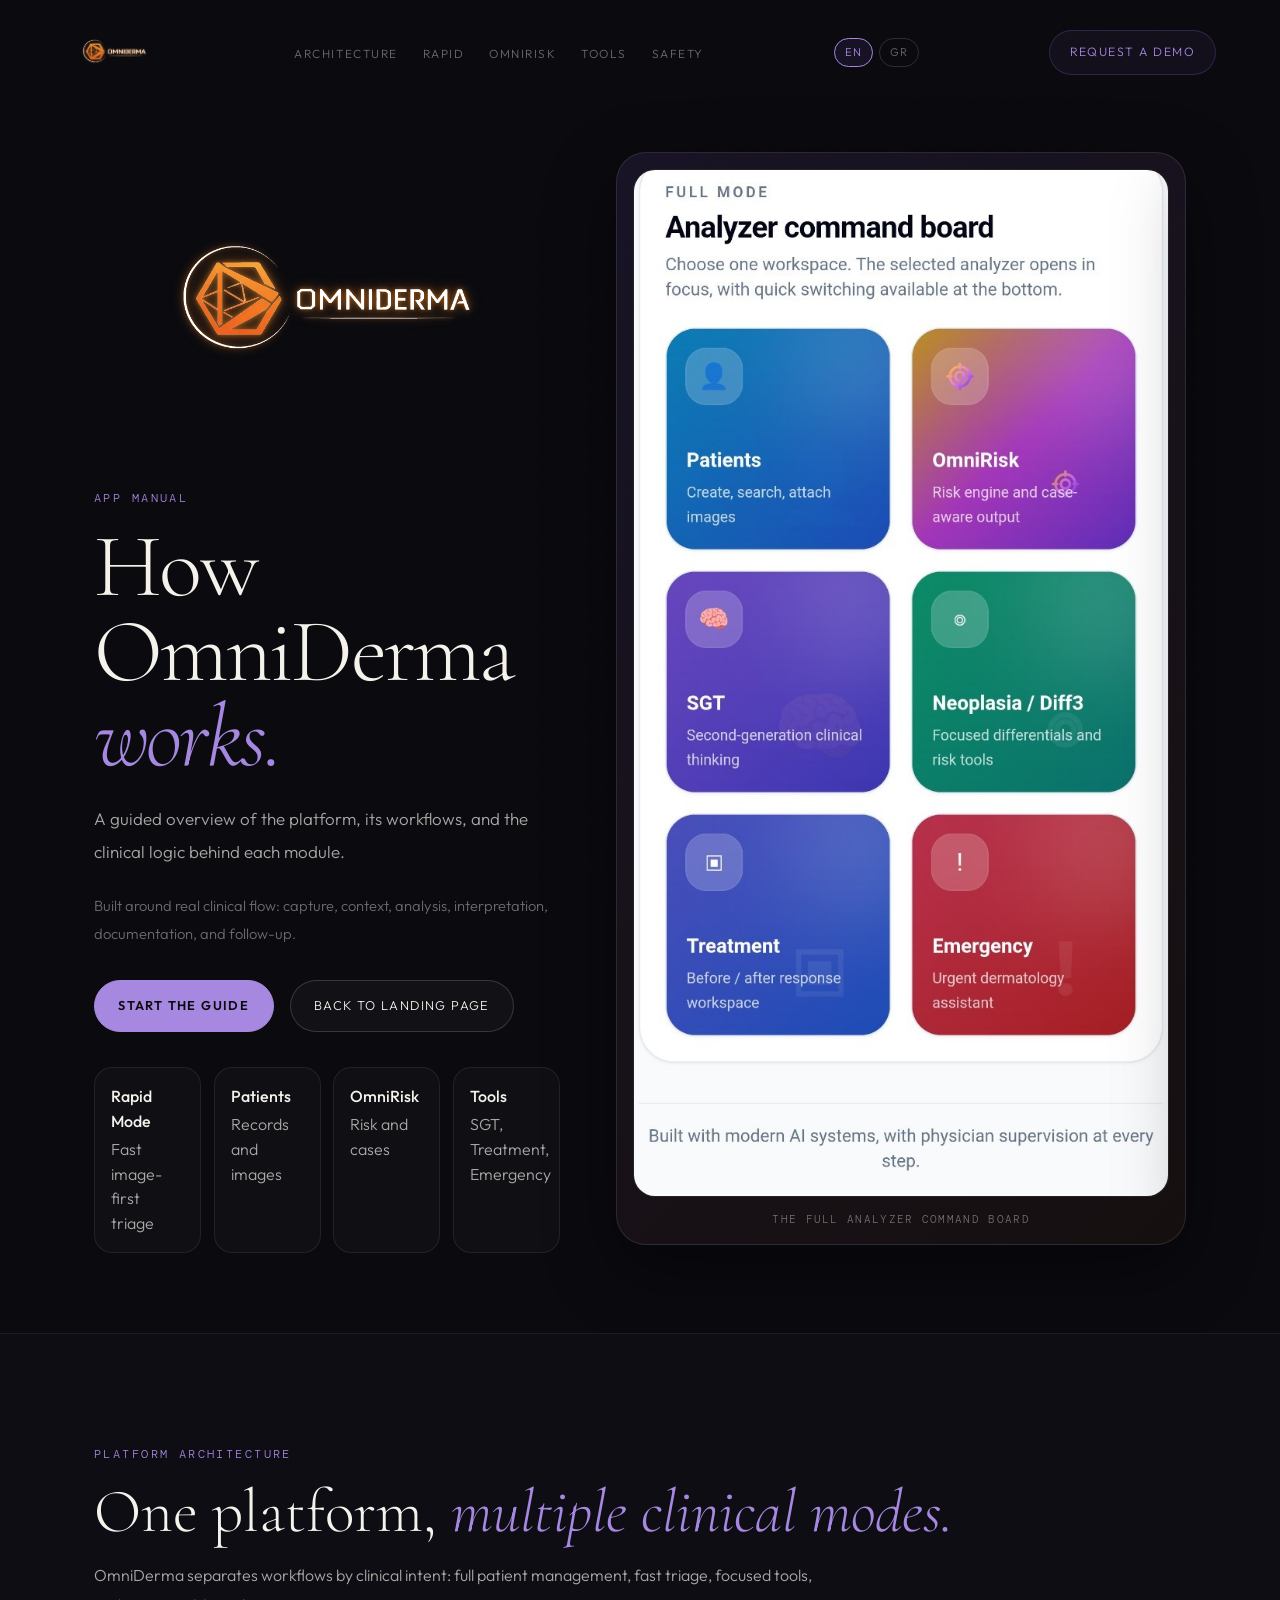
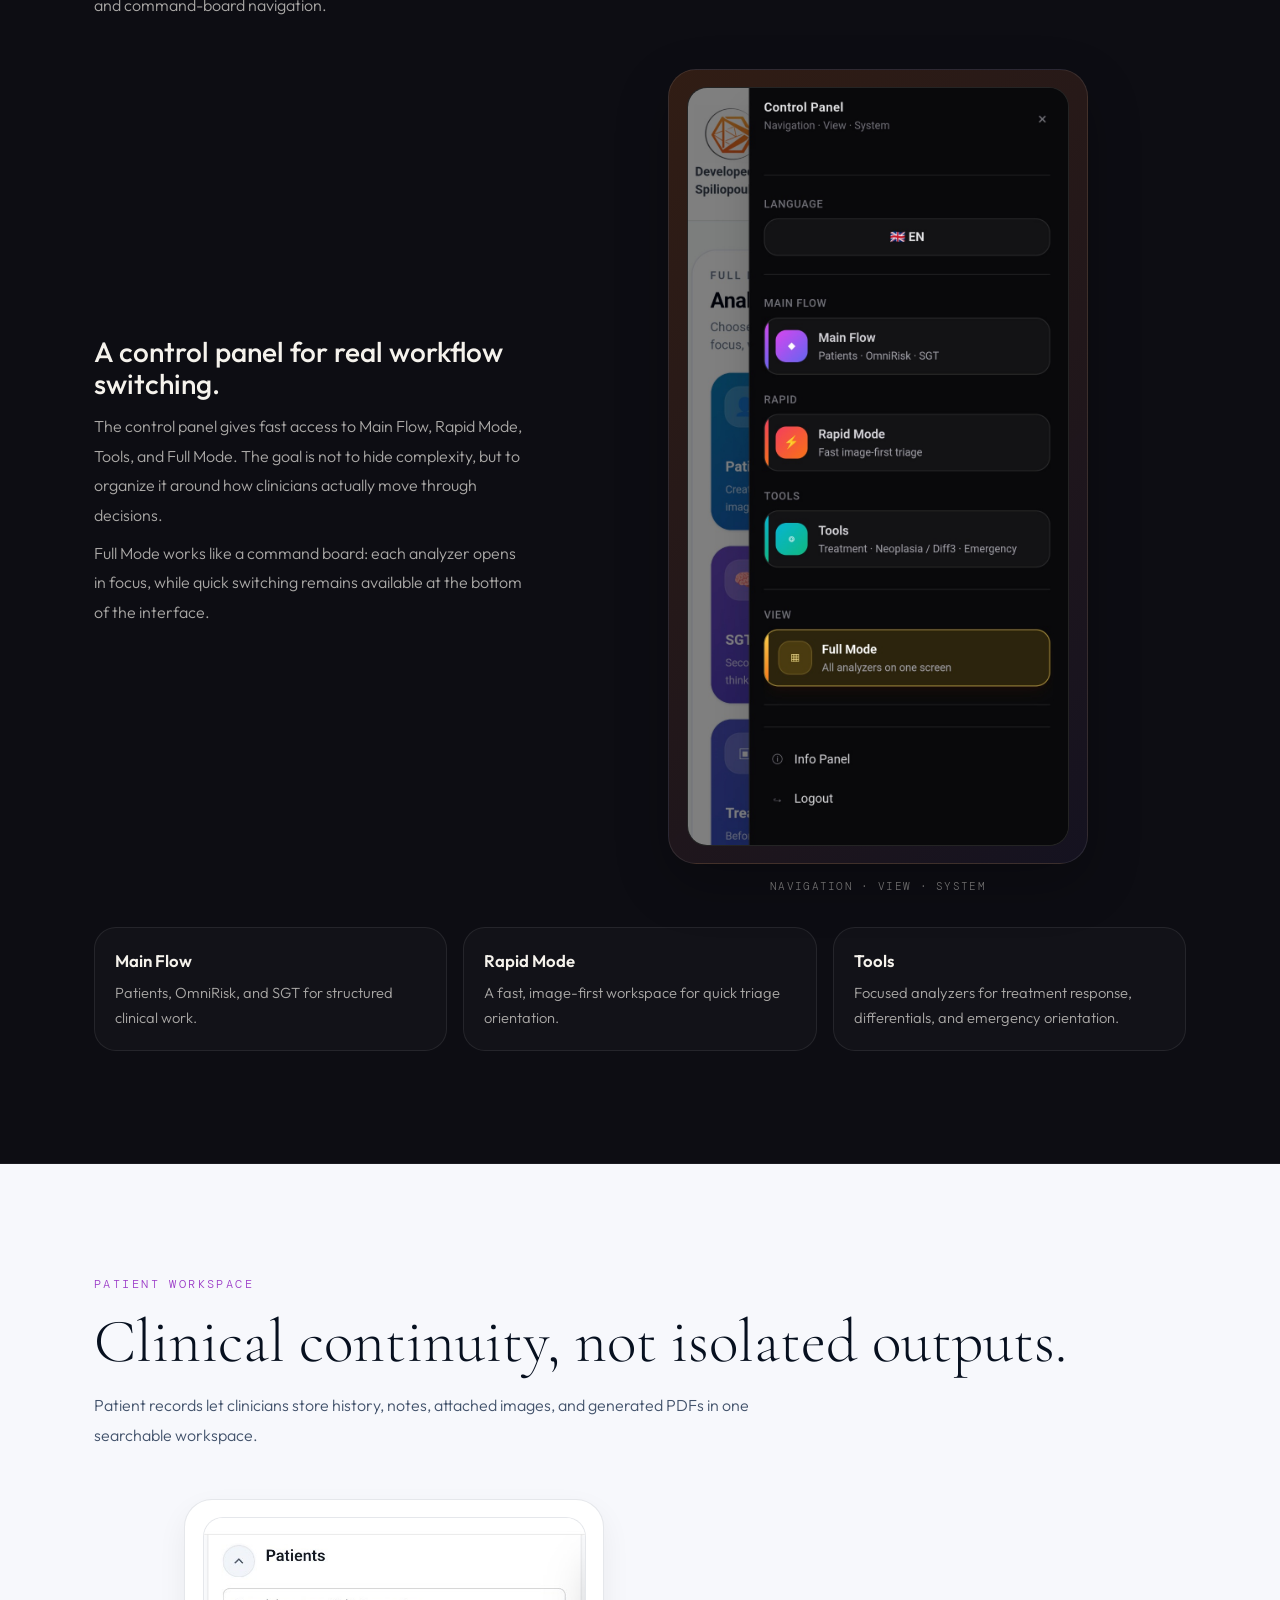
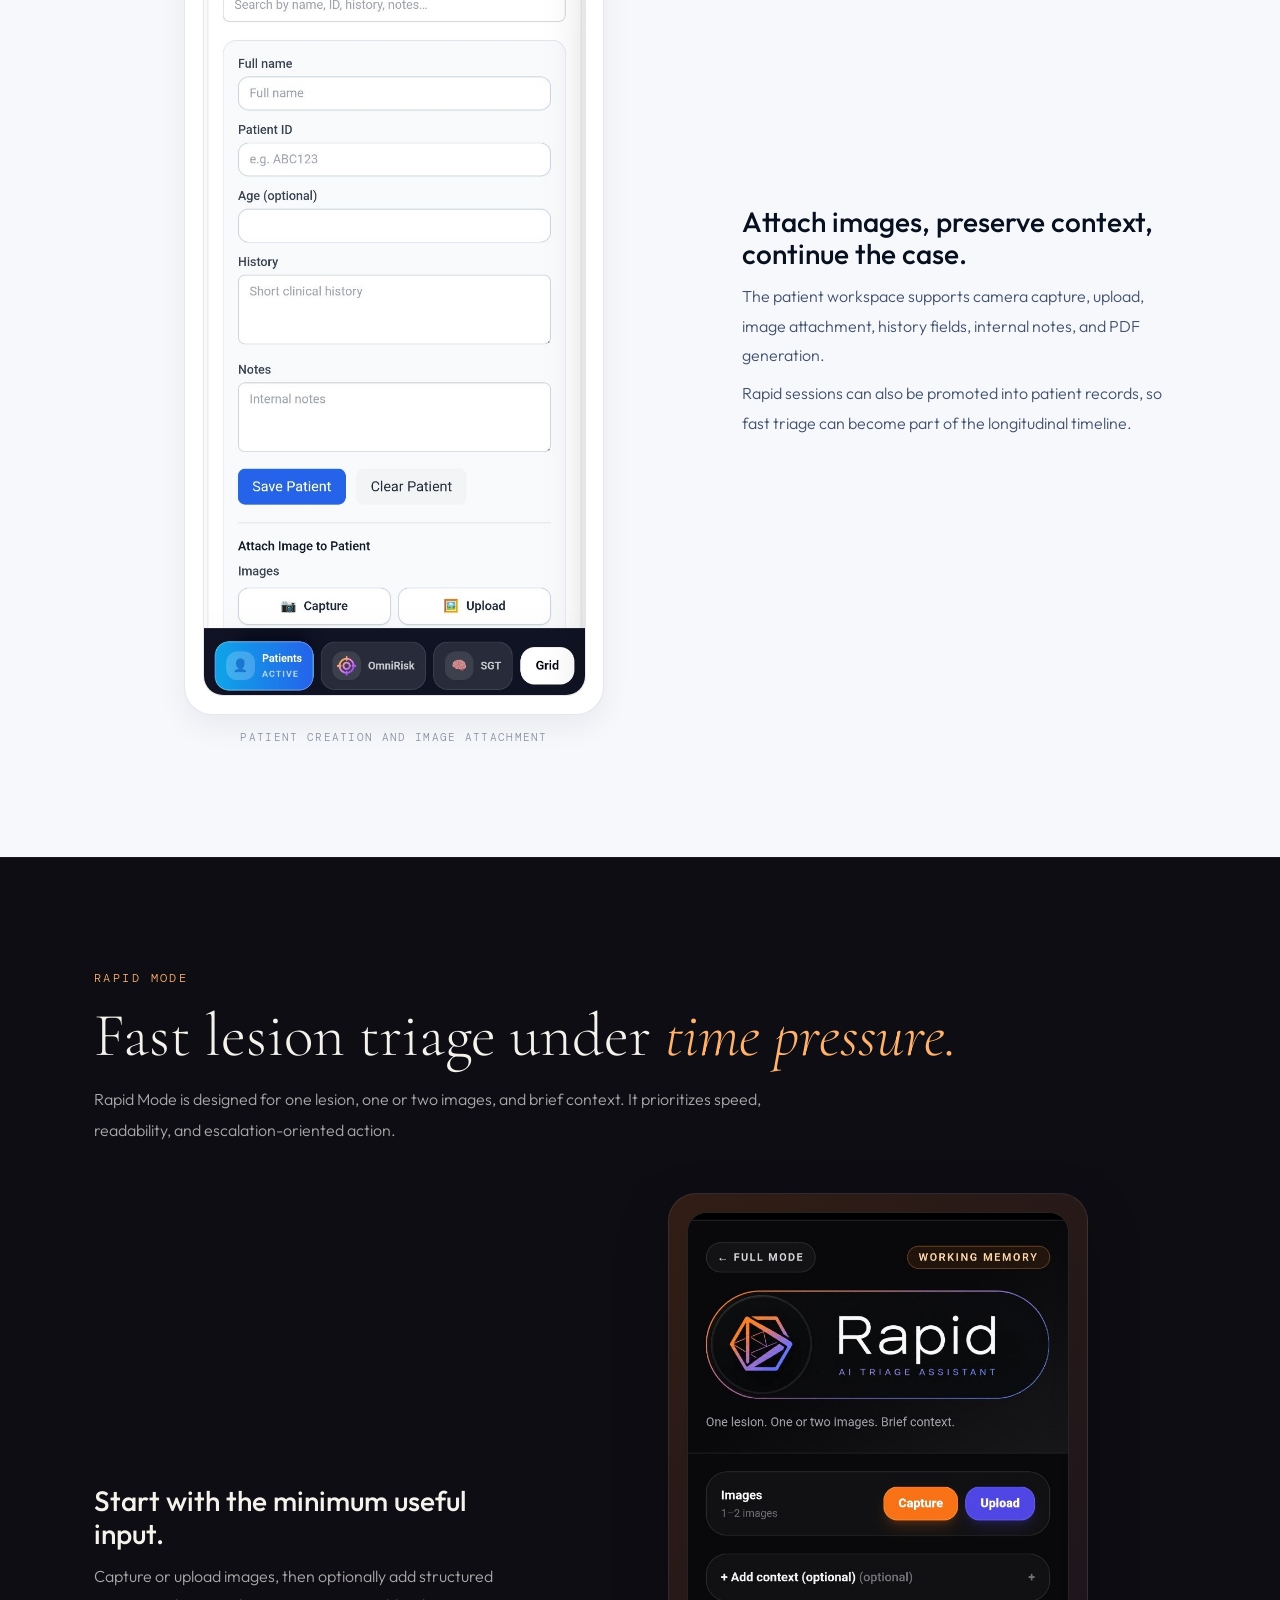
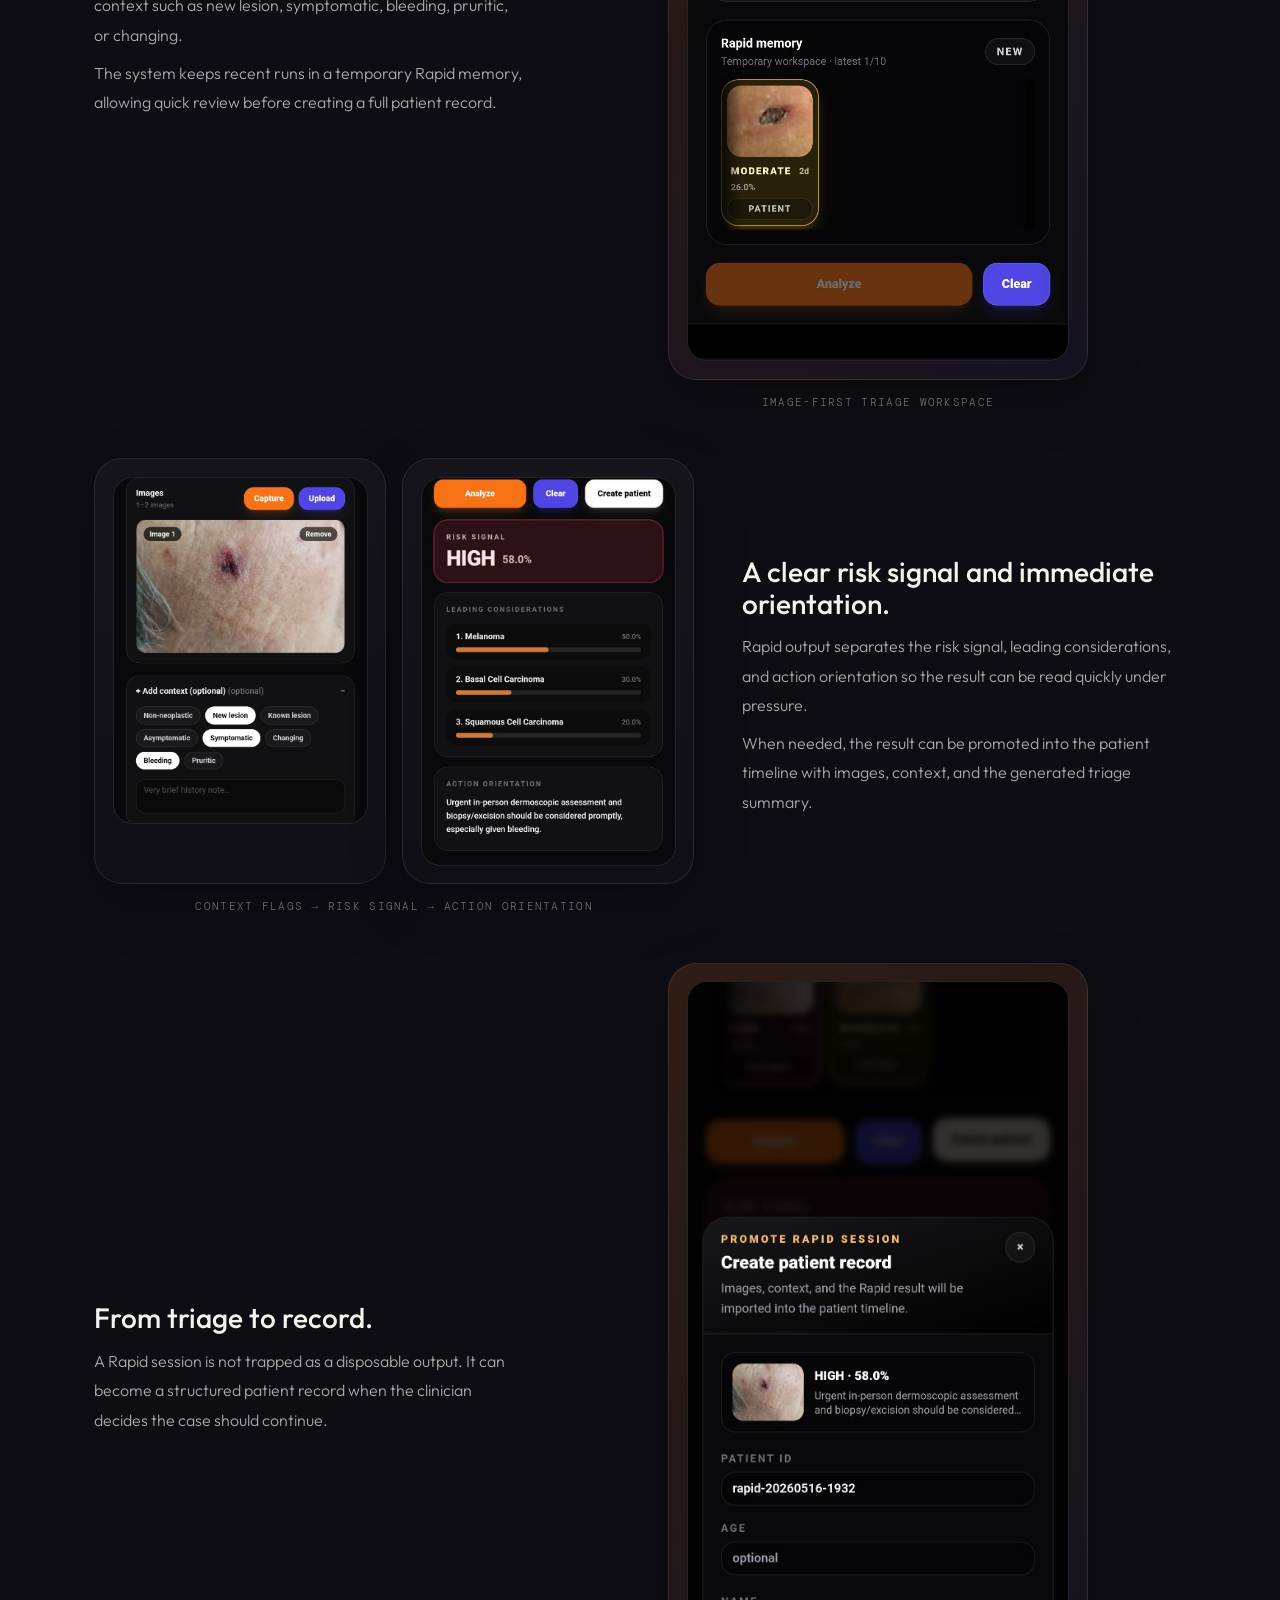
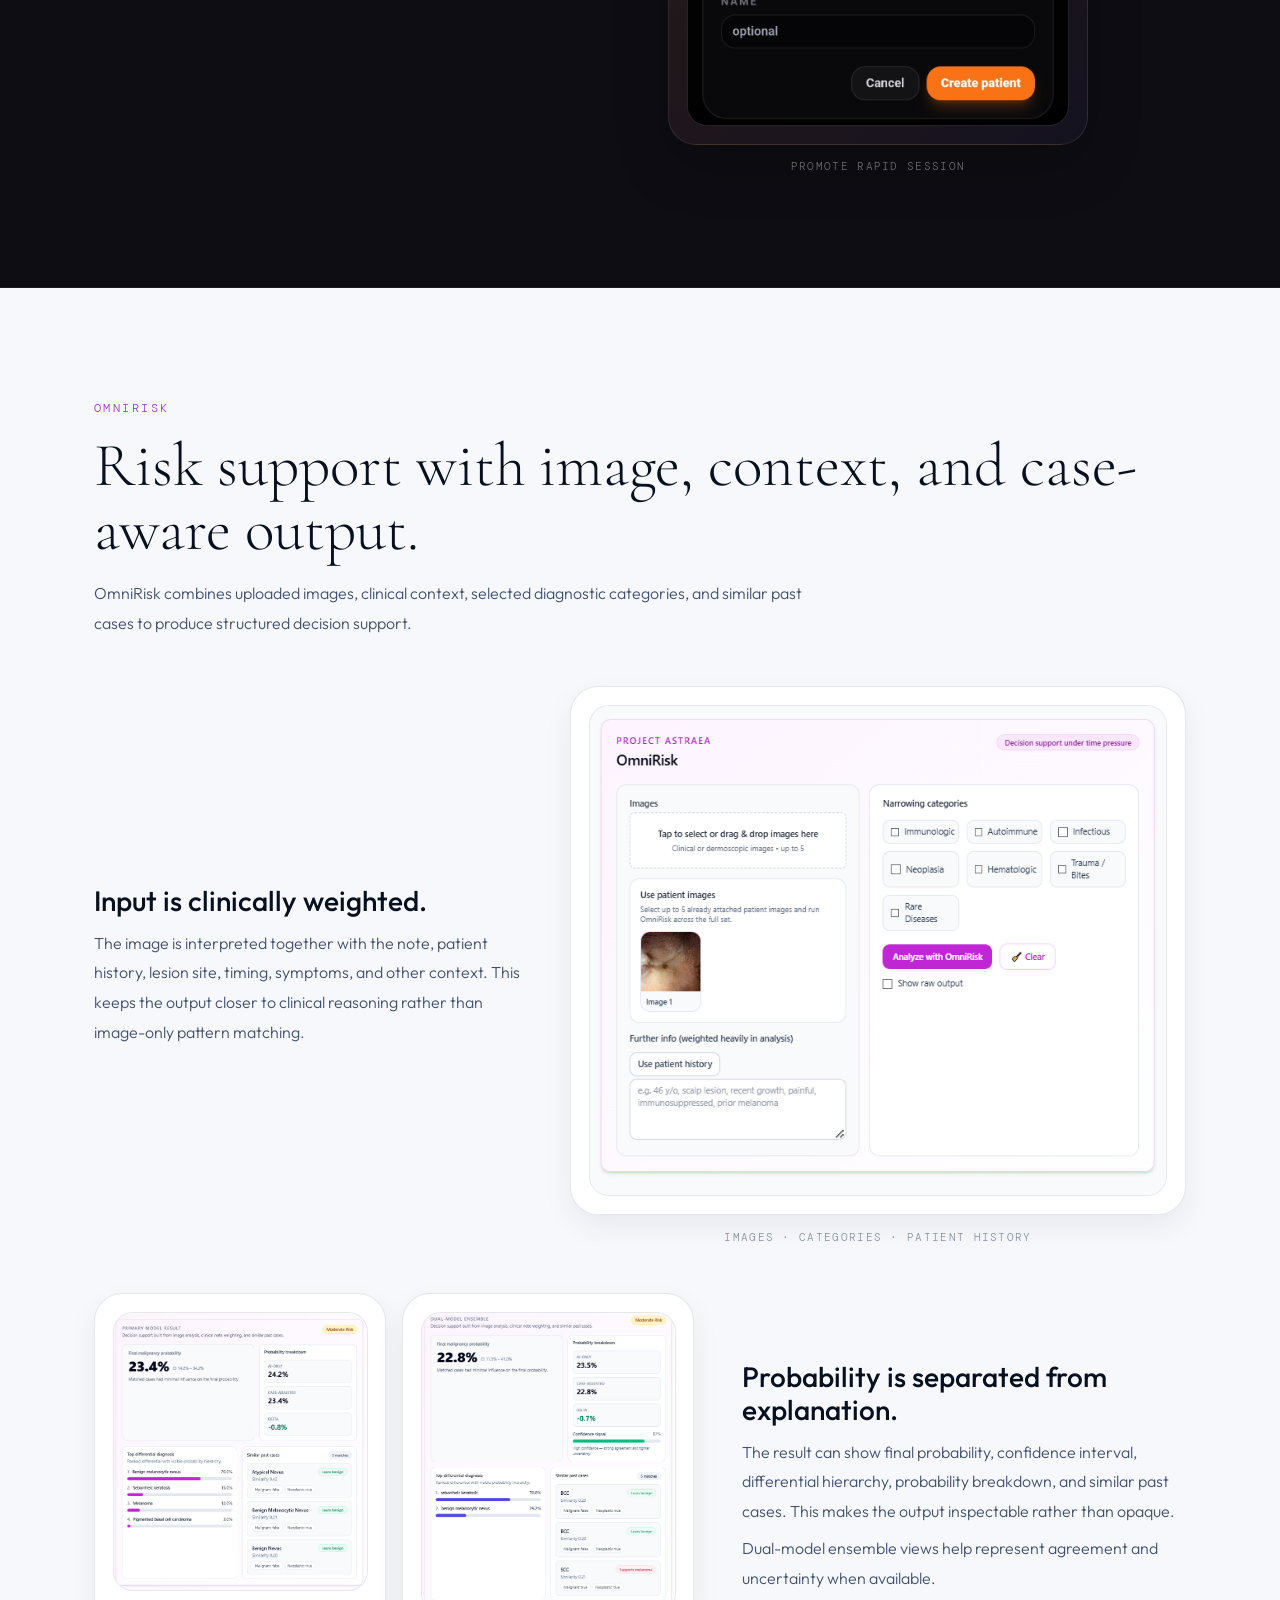
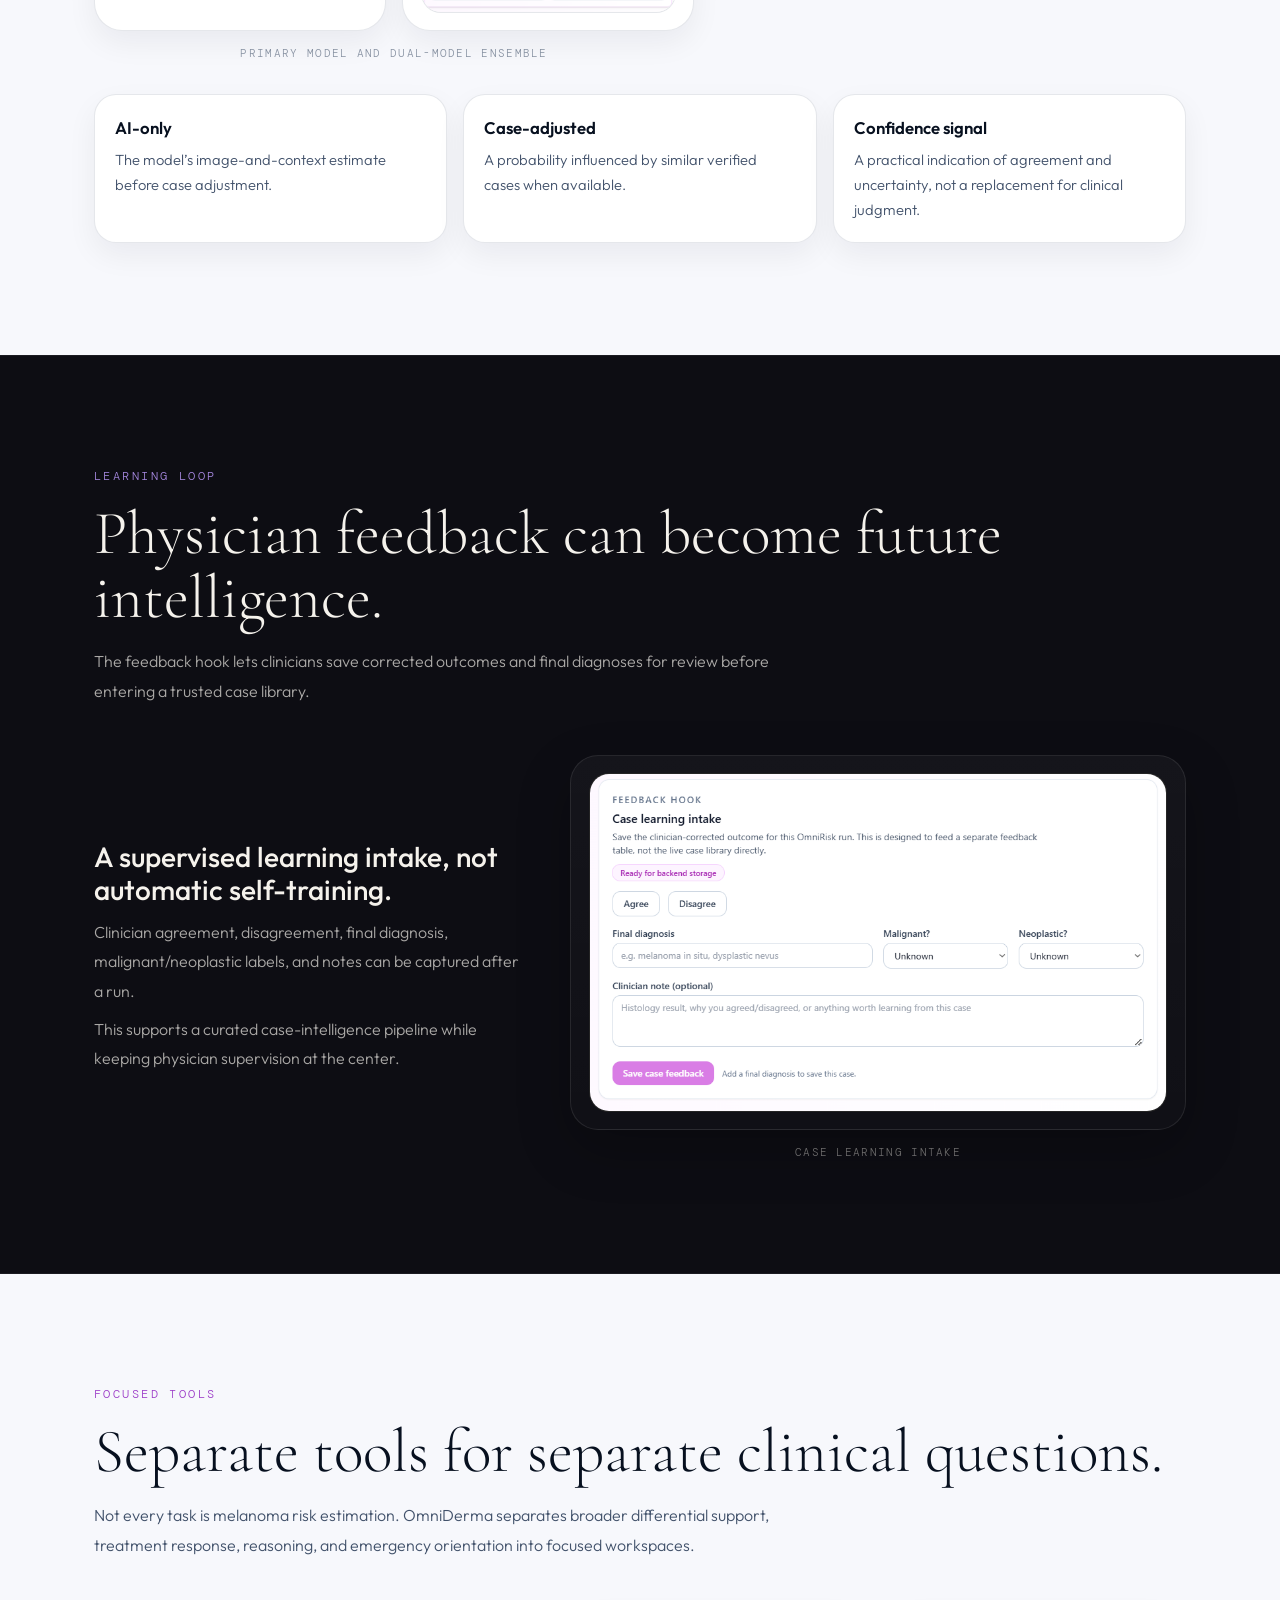
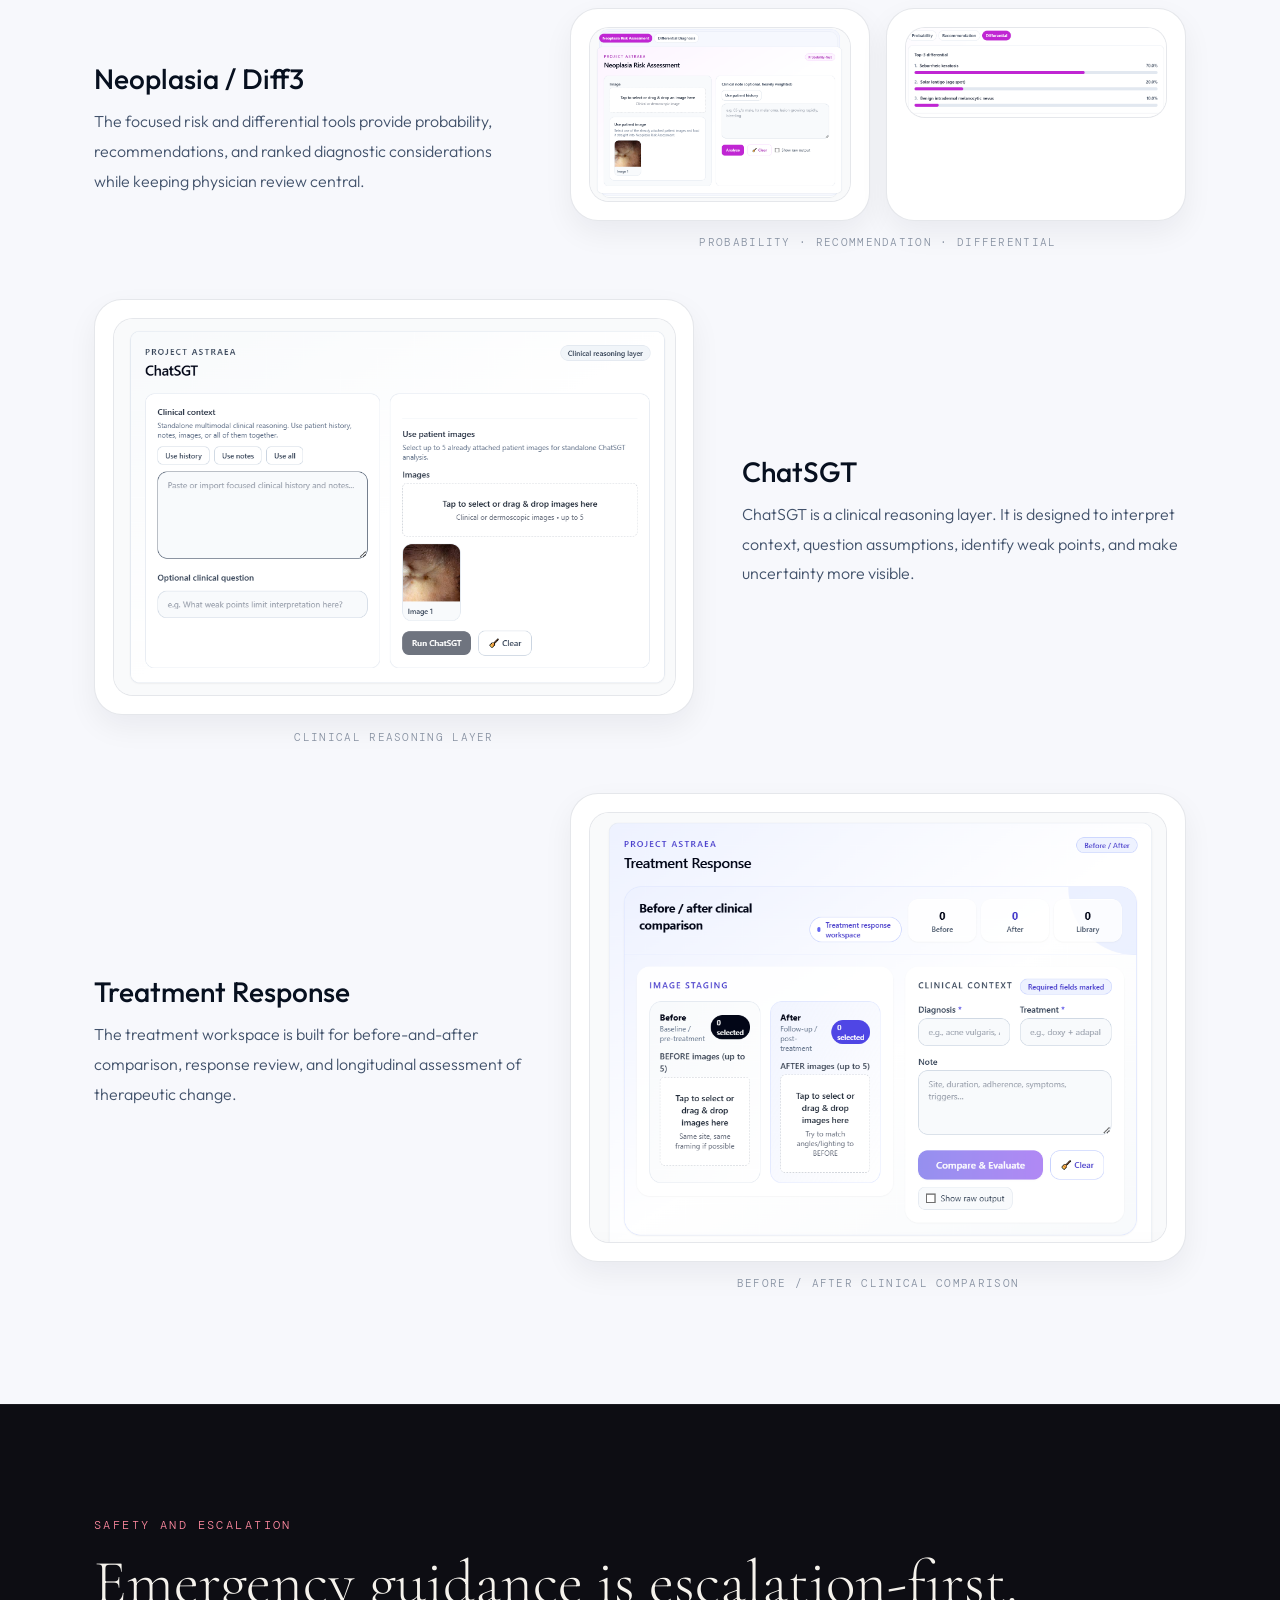
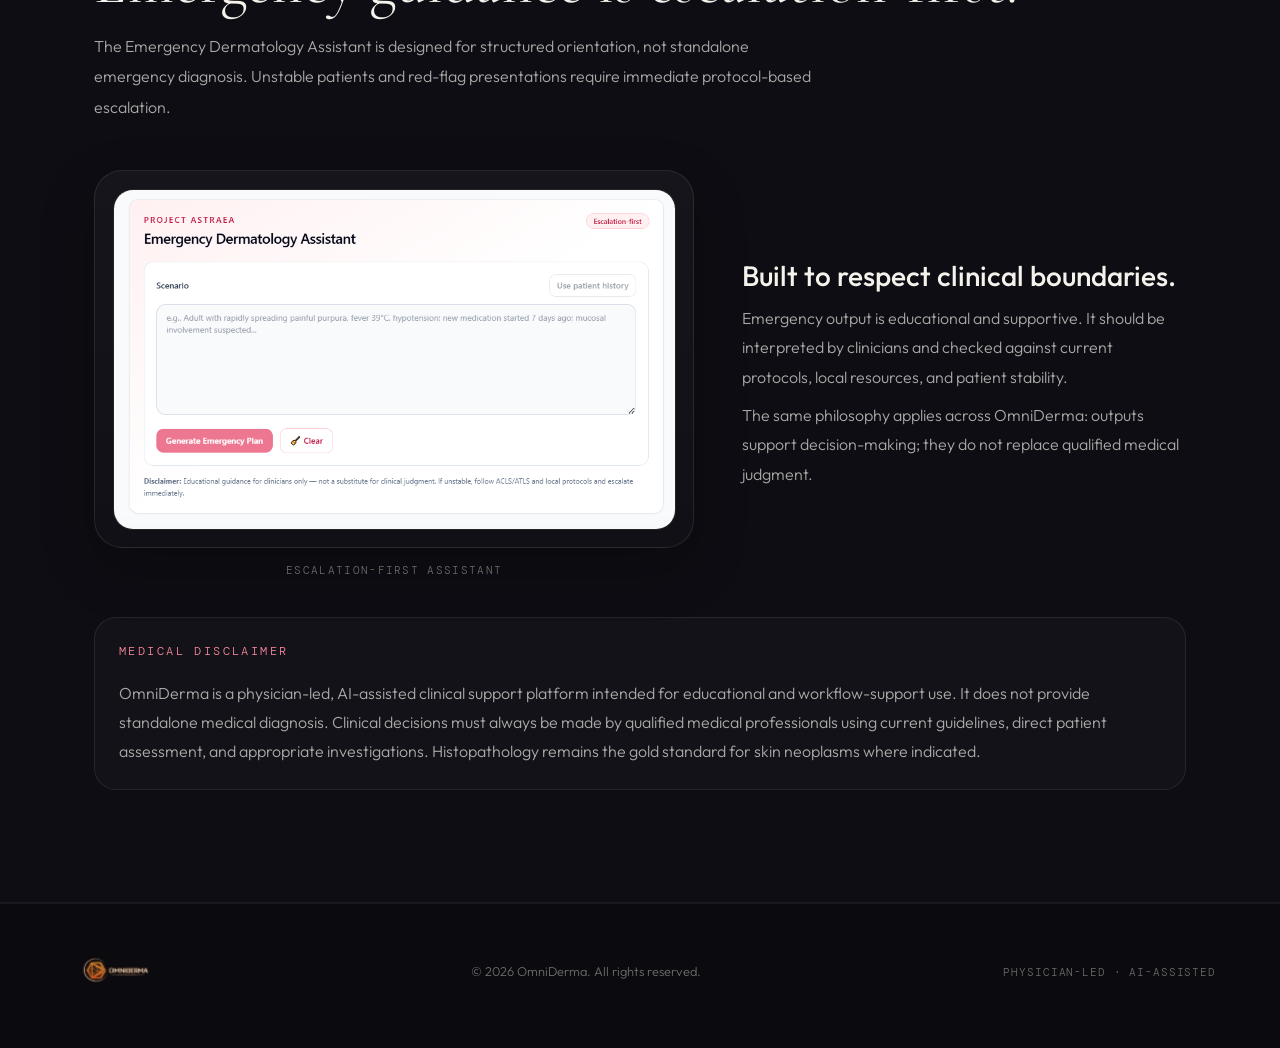
==== app-manual/index.html @ 4b118cd8 "Add OmniDerma app manual" ====
<!DOCTYPE html>
<html lang="en">
<head>
  <link rel="icon" type="image/png" sizes="192x192" href="omnilogo_192x192.png">
  <meta charset="UTF-8" />
  <meta name="viewport" content="width=device-width, initial-scale=1.0" />
  <title>How OmniDerma Works — App Manual</title>
  <meta name="description" content="A guided overview of OmniDerma workflows, modules, clinical outputs, and platform logic." />
  <link rel="preconnect" href="https://fonts.googleapis.com">
  <link rel="preconnect" href="https://fonts.gstatic.com" crossorigin>
  <link href="https://fonts.googleapis.com/css2?family=Cormorant+Garamond:ital,wght@0,300;0,400;0,600;1,300;1,400&family=DM+Mono:wght@300;400;500&family=Outfit:wght@200;300;400;500;600;700&display=swap" rel="stylesheet">
  <style>
    *, *::before, *::after { box-sizing: border-box; }
    html { scroll-behavior: smooth; }
    :root {
      --bg:#0a0a0f; --bg-alt:#101019; --text:#f5f2ec; --text-soft:rgba(245,242,236,.68); --text-faint:rgba(245,242,236,.42);
      --ink:#07101f; --ink-soft:#42526b; --paper:#f7f8fc; --paper-soft:#ffffff;
      --accent:#7c5cbf; --accent-light:#a688e0; --accent-border:rgba(124,92,191,.28);
      --orange:#ff781c; --orange-light:#ffb26d; --red:#ef5775; --blue:#2e86ff; --green:#10b981; --cyan:#14b8a6;
      --container:1220px; --radius:28px; --nav-pad-x:4rem;
    }
    body { margin:0; background:var(--bg); color:var(--text); font-family:'Outfit',sans-serif; font-weight:300; line-height:1.55; overflow-x:hidden; }
    body::before { content:''; position:fixed; inset:0; pointer-events:none; opacity:.22; background-image:url("data:image/svg+xml,%3Csvg viewBox='0 0 256 256' xmlns='http://www.w3.org/2000/svg'%3E%3Cfilter id='noise'%3E%3CfeTurbulence type='fractalNoise' baseFrequency='0.9' numOctaves='4' stitchTiles='stitch'/%3E%3C/filter%3E%3Crect width='100%25' height='100%25' filter='url(%23noise)' opacity='0.045'/%3E%3C/svg%3E"); z-index:0; }
    img { display:block; max-width:100%; }
    a, button { font:inherit; }
    section, nav, footer { position:relative; z-index:1; }
    .container { max-width:var(--container); margin:0 auto; padding:0 4rem; }
    nav { position:fixed; inset:0 0 auto 0; display:flex; align-items:center; justify-content:space-between; padding:1.1rem var(--nav-pad-x); border-bottom:1px solid transparent; z-index:30; transition:background .25s ease,border-color .25s ease,backdrop-filter .25s ease; }
    nav.scrolled { background:rgba(10,10,15,.84); border-bottom-color:rgba(255,255,255,.08); backdrop-filter:blur(14px); }
    .nav-brand { display:inline-flex; align-items:center; color:var(--text); text-decoration:none; }
    .nav-brand img { height:70px; width:auto; }
    .nav-links { display:flex; gap:1.55rem; align-items:center; list-style:none; margin:0; padding:0; }
    .nav-links a { color:var(--text-faint); text-decoration:none; font-size:.74rem; letter-spacing:.13em; text-transform:uppercase; transition:color .2s ease; }
    .nav-links a:hover,.nav-links a:focus-visible { color:var(--text); }
    .lang-toggle { display:flex; gap:6px; align-items:center; }
    .lang-toggle button { background:transparent; color:var(--text-faint); border:1px solid rgba(255,255,255,.15); padding:5px 10px; border-radius:999px; font-size:.7rem; letter-spacing:.1em; cursor:pointer; transition:all .2s ease; }
    .lang-toggle button.active { color:var(--accent-light); border-color:var(--accent-light); background:rgba(124,92,191,.12); }
    .nav-cta { display:inline-flex; align-items:center; justify-content:center; min-height:44px; padding:.75rem 1.25rem; border:1px solid var(--accent-border); color:var(--accent-light); background:rgba(124,92,191,.08); border-radius:999px; text-decoration:none; font-size:.76rem; letter-spacing:.12em; text-transform:uppercase; }
    .hero { min-height:100vh; display:flex; align-items:center; padding:9rem 0 5rem; }
    .hero-grid { display:grid; grid-template-columns:minmax(0,.9fr) minmax(340px,1.1fr); gap:3.5rem; align-items:center; }
    .hero-logo { width:clamp(300px,38vw,540px); margin-bottom:1.4rem; }
    .eyebrow,.section-tag,.manual-label { font-family:'DM Mono',monospace; text-transform:uppercase; letter-spacing:.21em; color:var(--accent-light); font-size:.72rem; margin:0 0 1rem; }
    h1,h2,h3 { margin:0; }
    h1 { font-family:'Cormorant Garamond',serif; font-weight:300; font-size:clamp(3.2rem,7vw,6.6rem); line-height:.95; letter-spacing:-.03em; }
    h1 em,h2 em { color:var(--accent-light); font-style:italic; }
    .hero-sub { max-width:620px; margin:1.5rem 0 0; color:var(--text-soft); font-size:1.06rem; line-height:1.9; }
    .hero-actions { display:flex; flex-wrap:wrap; gap:1rem; margin-top:2rem; }
    .btn { display:inline-flex; align-items:center; justify-content:center; min-height:48px; padding:.95rem 1.45rem; border-radius:999px; text-decoration:none; font-size:.8rem; letter-spacing:.11em; text-transform:uppercase; transition:transform .15s ease, background .2s ease, border-color .2s ease; }
    .btn:hover { transform:translateY(-1px); }
    .btn-primary { color:#0a0a0f; background:var(--accent-light); border:1px solid var(--accent-light); font-weight:600; }
    .btn-secondary { color:var(--text); border:1px solid rgba(255,255,255,.16); background:rgba(255,255,255,.03); }
    .hero-shot { border:1px solid rgba(255,255,255,.10); border-radius:30px; padding:1rem; background:linear-gradient(135deg,rgba(124,92,191,.13),rgba(255,120,28,.05)); box-shadow:0 24px 70px rgba(0,0,0,.35); }
    .hero-shot img { border-radius:22px; cursor:pointer; }
    .quick-map { display:grid; grid-template-columns:repeat(4,minmax(0,1fr)); gap:.8rem; margin-top:2.2rem; }
    .quick-map a { text-decoration:none; color:var(--text-soft); border:1px solid rgba(255,255,255,.08); background:rgba(255,255,255,.025); border-radius:18px; padding:1rem; transition:all .2s ease; }
    .quick-map a:hover { color:var(--text); border-color:rgba(255,255,255,.22); transform:translateY(-1px); }
    .quick-map strong { display:block; color:var(--text); font-weight:500; margin-bottom:.2rem; }
    .section { padding:7rem 0; }
    .section.dark { background:#0d0d13; border-top:1px solid rgba(255,255,255,.06); border-bottom:1px solid rgba(255,255,255,.06); }
    .section.light { background:var(--paper); color:var(--ink); }
    .section.light .section-tag { color:#9b3bc7; }
    .section.light .section-lead,.section.light .manual-copy p,.section.light .mini-card p { color:var(--ink-soft); }
    .section.light .manual-card,.section.light .mini-card { background:#fff; border-color:rgba(40,60,90,.12); box-shadow:0 12px 30px rgba(16,24,40,.06); }
    .section-title { font-family:'Cormorant Garamond',serif; font-weight:300; line-height:1.04; font-size:clamp(2.45rem,4.8vw,4.2rem); }
    .section-lead { max-width:720px; margin:1rem 0 0; color:var(--text-soft); font-size:1rem; line-height:1.9; }
    .manual-row { display:grid; grid-template-columns:minmax(0,.82fr) minmax(0,1.18fr); gap:3rem; align-items:center; margin-top:3rem; }
    .manual-row.reverse { grid-template-columns:minmax(0,1.15fr) minmax(0,.85fr); }
    .manual-row.reverse .manual-copy { order:2; }
    .manual-row.reverse .manual-media { order:1; }
    .manual-copy h3 { font-size:1.75rem; line-height:1.15; font-weight:500; margin-bottom:.75rem; }
    .manual-copy p { color:var(--text-soft); line-height:1.85; margin:.5rem 0 0; }
    .manual-card { border:1px solid rgba(255,255,255,.09); border-radius:28px; padding:1.1rem; background:linear-gradient(180deg,rgba(255,255,255,.035),rgba(255,255,255,.015)); box-shadow:0 20px 54px rgba(0,0,0,.23); }
    .manual-card img,.screen { width:100%; border-radius:20px; border:1px solid rgba(255,255,255,.08); cursor:pointer; background:#111; }
    .section.light .manual-card img,.section.light .screen { border-color:rgba(40,60,90,.12); background:#fff; }
    .manual-card.phone { max-width:420px; margin:0 auto; background:linear-gradient(135deg,rgba(255,120,28,.15),rgba(124,92,191,.08)); }
    .pair-grid { display:grid; grid-template-columns:repeat(2,minmax(0,1fr)); gap:1rem; }
    .tri-grid { display:grid; grid-template-columns:repeat(3,minmax(0,1fr)); gap:1rem; margin-top:2rem; }
    .mini-card { border:1px solid rgba(255,255,255,.08); border-radius:22px; padding:1.25rem; background:rgba(255,255,255,.025); }
    .mini-card h4 { margin:0 0 .4rem; font-size:1.05rem; font-weight:600; }
    .mini-card p { margin:0; color:var(--text-soft); font-size:.92rem; line-height:1.7; }
    .accent-orange { --accent-light:var(--orange-light); --accent-border:rgba(255,120,28,.32); }
    .accent-red { --accent-light:#ff8aa0; --accent-border:rgba(239,87,117,.34); }
    .accent-green { --accent-light:#64e5bd; --accent-border:rgba(20,184,166,.30); }
    .caption { margin:.85rem 0 0; color:var(--text-faint); font-family:'DM Mono',monospace; font-size:.68rem; letter-spacing:.12em; text-transform:uppercase; text-align:center; }
    .section.light .caption { color:rgba(66,82,107,.62); }
    .disclaimer-box { margin-top:2.4rem; border:1px solid rgba(255,255,255,.08); border-radius:22px; padding:1.5rem; background:rgba(255,255,255,.025); color:var(--text-soft); line-height:1.8; }
    .section.light .disclaimer-box { background:#fff; border-color:rgba(40,60,90,.12); color:var(--ink-soft); }
    footer { display:flex; justify-content:space-between; align-items:center; gap:1rem; padding:2rem 4rem 2.5rem; border-top:1px solid rgba(255,255,255,.06); color:var(--text-faint); font-size:.8rem; }
    .footer-brand img { height:72px; opacity:.85; }
    .footer-meta { font-family:'DM Mono',monospace; letter-spacing:.08em; text-transform:uppercase; font-size:.68rem; }
    .reveal { opacity:0; transform:translateY(20px); transition:opacity .65s ease, transform .65s ease; }
    .reveal.visible { opacity:1; transform:translateY(0); }
    .image-modal { display:none; position:fixed; inset:0; z-index:9999; background:rgba(0,0,0,.9); align-items:center; justify-content:center; padding:2rem; }
    .image-modal.open { display:flex; }
    .image-modal img { max-width:min(1180px,94vw); max-height:88vh; width:auto; height:auto; border-radius:16px; border:1px solid rgba(255,255,255,.14); background:#111; box-shadow:0 24px 70px rgba(0,0,0,.5); }
    .image-modal .close { position:absolute; top:20px; right:28px; color:white; font-size:42px; line-height:1; cursor:pointer; }
    a:focus-visible,button:focus-visible,img:focus-visible { outline:2px solid var(--accent-light); outline-offset:3px; }
    @media (max-width:1100px){ .hero-grid,.manual-row,.manual-row.reverse{grid-template-columns:1fr;} .manual-row.reverse .manual-copy,.manual-row.reverse .manual-media{order:initial;} .quick-map{grid-template-columns:repeat(2,1fr);} .tri-grid{grid-template-columns:1fr;} }
    @media (max-width:900px){ :root{--nav-pad-x:1.1rem;} .container{padding:0 1.15rem;} nav{padding:1rem 1.1rem;} .nav-brand img{height:70px;} .nav-links{display:none;} .nav-cta{display:none;} .lang-toggle{margin-left:auto;} .hero{padding-top:8rem;} .quick-map,.pair-grid{grid-template-columns:1fr;} .section{padding:5rem 0;} footer{flex-direction:column;text-align:center;padding-left:1.2rem;padding-right:1.2rem;} }
    @media (prefers-reduced-motion:reduce){ html{scroll-behavior:auto;} *,*::before,*::after{animation:none!important;transition:none!important;} .reveal{opacity:1!important;transform:none!important;} }
  </style>
</head>
<body>
  <nav id="nav">
    <a href="index.html" class="nav-brand" aria-label="OmniDerma home"><img src="omniderma-logo.png" alt="OmniDerma logo"></a>
    <ul class="nav-links" aria-label="Manual sections">
      <li><a href="#architecture" data-i18n="navArchitecture">Architecture</a></li>
      <li><a href="#rapid" data-i18n="navRapid">Rapid</a></li>
      <li><a href="#omnirisk" data-i18n="navOmniRisk">OmniRisk</a></li>
      <li><a href="#tools" data-i18n="navTools">Tools</a></li>
      <li><a href="#safety" data-i18n="navSafety">Safety</a></li>
    </ul>
    <div class="lang-toggle"><button id="lang-en" type="button">EN</button><button id="lang-gr" type="button">GR</button></div>
    <a href="mailto:info@omniderma.health" class="nav-cta" data-i18n="navDemo">Request a Demo</a>
  </nav>

  <section class="hero" id="top">
    <div class="container hero-grid">
      <div>
        <img src="omniderma-logo.png" class="hero-logo reveal visible" alt="OmniDerma">
        <p class="eyebrow reveal visible" data-i18n="heroEyebrow">App manual</p>
        <h1 class="reveal visible" data-i18n-html="heroTitle">How OmniDerma <em>works.</em></h1>
        <p class="hero-sub reveal visible" data-i18n="heroSub">A guided overview of the platform, its workflows, and the clinical logic behind each module.</p>
        <p class="hero-sub reveal visible" style="font-size:.92rem;color:var(--text-faint);" data-i18n="heroNote">Built around real clinical flow: capture, context, analysis, interpretation, documentation, and follow-up.</p>
        <div class="hero-actions reveal visible"><a class="btn btn-primary" href="#architecture" data-i18n="heroBtn1">Start the guide</a><a class="btn btn-secondary" href="index.html" data-i18n="heroBtn2">Back to landing page</a></div>
        <div class="quick-map reveal visible">
          <a href="#rapid"><strong data-i18n="mapRapidT">Rapid Mode</strong><span data-i18n="mapRapidD">Fast image-first triage</span></a>
          <a href="#patients"><strong data-i18n="mapPatientT">Patients</strong><span data-i18n="mapPatientD">Records and images</span></a>
          <a href="#omnirisk"><strong data-i18n="mapOmniT">OmniRisk</strong><span data-i18n="mapOmniD">Risk and cases</span></a>
          <a href="#tools"><strong data-i18n="mapToolsT">Tools</strong><span data-i18n="mapToolsD">SGT, Treatment, Emergency</span></a>
        </div>
      </div>
      <div class="hero-shot reveal visible"><img src="manual-full-mode.jpg" class="screen" alt="OmniDerma full mode command board"><p class="caption" data-i18n="heroCaption">The full analyzer command board</p></div>
    </div>
  </section>

  <section class="section dark" id="architecture">
    <div class="container">
      <p class="section-tag reveal" data-i18n="archTag">Platform architecture</p>
      <h2 class="section-title reveal" data-i18n-html="archTitle">One platform, <em>multiple clinical modes.</em></h2>
      <p class="section-lead reveal" data-i18n="archLead">OmniDerma separates workflows by clinical intent: full patient management, fast triage, focused tools, and command-board navigation.</p>
      <div class="manual-row">
        <div class="manual-copy reveal">
          <h3 data-i18n="archH">A control panel for real workflow switching.</h3>
          <p data-i18n="archP1">The control panel gives fast access to Main Flow, Rapid Mode, Tools, and Full Mode. The goal is not to hide complexity, but to organize it around how clinicians actually move through decisions.</p>
          <p data-i18n="archP2">Full Mode works like a command board: each analyzer opens in focus, while quick switching remains available at the bottom of the interface.</p>
        </div>
        <div class="manual-media reveal"><div class="manual-card phone"><img src="manual-control-panel.jpg" class="screen" alt="OmniDerma control panel"></div><p class="caption" data-i18n="archCaption">Navigation · View · System</p></div>
      </div>
      <div class="tri-grid reveal">
        <div class="mini-card"><h4 data-i18n="archC1T">Main Flow</h4><p data-i18n="archC1D">Patients, OmniRisk, and SGT for structured clinical work.</p></div>
        <div class="mini-card"><h4 data-i18n="archC2T">Rapid Mode</h4><p data-i18n="archC2D">A fast, image-first workspace for quick triage orientation.</p></div>
        <div class="mini-card"><h4 data-i18n="archC3T">Tools</h4><p data-i18n="archC3D">Focused analyzers for treatment response, differentials, and emergency orientation.</p></div>
      </div>
    </div>
  </section>

  <section class="section light" id="patients">
    <div class="container">
      <p class="section-tag reveal" data-i18n="patientsTag">Patient workspace</p>
      <h2 class="section-title reveal" data-i18n-html="patientsTitle">Clinical continuity, not isolated outputs.</h2>
      <p class="section-lead reveal" data-i18n="patientsLead">Patient records let clinicians store history, notes, attached images, and generated PDFs in one searchable workspace.</p>
      <div class="manual-row reverse">
        <div class="manual-copy reveal"><h3 data-i18n="patientsH">Attach images, preserve context, continue the case.</h3><p data-i18n="patientsP1">The patient workspace supports camera capture, upload, image attachment, history fields, internal notes, and PDF generation.</p><p data-i18n="patientsP2">Rapid sessions can also be promoted into patient records, so fast triage can become part of the longitudinal timeline.</p></div>
        <div class="manual-media reveal"><div class="manual-card phone"><img src="manual-patient-mobile.jpg" class="screen" alt="OmniDerma patient workspace on mobile"></div><p class="caption" data-i18n="patientsCaption">Patient creation and image attachment</p></div>
      </div>
    </div>
  </section>

  <section class="section dark accent-orange" id="rapid">
    <div class="container">
      <p class="section-tag reveal" data-i18n="rapidTag">Rapid Mode</p>
      <h2 class="section-title reveal" data-i18n-html="rapidTitle">Fast lesion triage under <em>time pressure.</em></h2>
      <p class="section-lead reveal" data-i18n="rapidLead">Rapid Mode is designed for one lesion, one or two images, and brief context. It prioritizes speed, readability, and escalation-oriented action.</p>
      <div class="manual-row">
        <div class="manual-copy reveal"><h3 data-i18n="rapidH1">Start with the minimum useful input.</h3><p data-i18n="rapidP1">Capture or upload images, then optionally add structured context such as new lesion, symptomatic, bleeding, pruritic, or changing.</p><p data-i18n="rapidP2">The system keeps recent runs in a temporary Rapid memory, allowing quick review before creating a full patient record.</p></div>
        <div class="manual-media reveal"><div class="manual-card phone"><img src="manual-rapid-home.jpg" class="screen" alt="Rapid Mode home screen"></div><p class="caption" data-i18n="rapidCaption1">Image-first triage workspace</p></div>
      </div>
      <div class="manual-row reverse">
        <div class="manual-copy reveal"><h3 data-i18n="rapidH2">A clear risk signal and immediate orientation.</h3><p data-i18n="rapidP3">Rapid output separates the risk signal, leading considerations, and action orientation so the result can be read quickly under pressure.</p><p data-i18n="rapidP4">When needed, the result can be promoted into the patient timeline with images, context, and the generated triage summary.</p></div>
        <div class="manual-media reveal"><div class="pair-grid"><div class="manual-card"><img src="manual-rapid-context.jpg" class="screen" alt="Rapid Mode context selection"></div><div class="manual-card"><img src="manual-rapid-output.jpg" class="screen" alt="Rapid Mode output"></div></div><p class="caption" data-i18n="rapidCaption2">Context flags → risk signal → action orientation</p></div>
      </div>
      <div class="manual-row">
        <div class="manual-copy reveal"><h3 data-i18n="rapidH3">From triage to record.</h3><p data-i18n="rapidP5">A Rapid session is not trapped as a disposable output. It can become a structured patient record when the clinician decides the case should continue.</p></div>
        <div class="manual-media reveal"><div class="manual-card phone"><img src="manual-rapid-promote.jpg" class="screen" alt="Promote Rapid session to patient record"></div><p class="caption" data-i18n="rapidCaption3">Promote Rapid session</p></div>
      </div>
    </div>
  </section>

  <section class="section light" id="omnirisk">
    <div class="container">
      <p class="section-tag reveal" data-i18n="omniTag">OmniRisk</p>
      <h2 class="section-title reveal" data-i18n-html="omniTitle">Risk support with image, context, and case-aware output.</h2>
      <p class="section-lead reveal" data-i18n="omniLead">OmniRisk combines uploaded images, clinical context, selected diagnostic categories, and similar past cases to produce structured decision support.</p>
      <div class="manual-row">
        <div class="manual-copy reveal"><h3 data-i18n="omniH1">Input is clinically weighted.</h3><p data-i18n="omniP1">The image is interpreted together with the note, patient history, lesion site, timing, symptoms, and other context. This keeps the output closer to clinical reasoning rather than image-only pattern matching.</p></div>
        <div class="manual-media reveal"><div class="manual-card"><img src="manual-omnirisk-input.png" class="screen" alt="OmniRisk input panel"></div><p class="caption" data-i18n="omniCaption1">Images · categories · patient history</p></div>
      </div>
      <div class="manual-row reverse">
        <div class="manual-copy reveal"><h3 data-i18n="omniH2">Probability is separated from explanation.</h3><p data-i18n="omniP2">The result can show final probability, confidence interval, differential hierarchy, probability breakdown, and similar past cases. This makes the output inspectable rather than opaque.</p><p data-i18n="omniP3">Dual-model ensemble views help represent agreement and uncertainty when available.</p></div>
        <div class="manual-media reveal"><div class="pair-grid"><div class="manual-card"><img src="manual-omnirisk-primary.png" class="screen" alt="OmniRisk primary model result"></div><div class="manual-card"><img src="manual-omnirisk-ensemble.png" class="screen" alt="OmniRisk ensemble result"></div></div><p class="caption" data-i18n="omniCaption2">Primary model and dual-model ensemble</p></div>
      </div>
      <div class="tri-grid reveal">
        <div class="mini-card"><h4 data-i18n="omniC1T">AI-only</h4><p data-i18n="omniC1D">The model’s image-and-context estimate before case adjustment.</p></div>
        <div class="mini-card"><h4 data-i18n="omniC2T">Case-adjusted</h4><p data-i18n="omniC2D">A probability influenced by similar verified cases when available.</p></div>
        <div class="mini-card"><h4 data-i18n="omniC3T">Confidence signal</h4><p data-i18n="omniC3D">A practical indication of agreement and uncertainty, not a replacement for clinical judgment.</p></div>
      </div>
    </div>
  </section>

  <section class="section dark" id="learning">
    <div class="container">
      <p class="section-tag reveal" data-i18n="learnTag">Learning loop</p>
      <h2 class="section-title reveal" data-i18n-html="learnTitle">Physician feedback can become future intelligence.</h2>
      <p class="section-lead reveal" data-i18n="learnLead">The feedback hook lets clinicians save corrected outcomes and final diagnoses for review before entering a trusted case library.</p>
      <div class="manual-row">
        <div class="manual-copy reveal"><h3 data-i18n="learnH">A supervised learning intake, not automatic self-training.</h3><p data-i18n="learnP1">Clinician agreement, disagreement, final diagnosis, malignant/neoplastic labels, and notes can be captured after a run.</p><p data-i18n="learnP2">This supports a curated case-intelligence pipeline while keeping physician supervision at the center.</p></div>
        <div class="manual-media reveal"><div class="manual-card"><img src="manual-feedback-hook.png" class="screen" alt="OmniRisk feedback hook"></div><p class="caption" data-i18n="learnCaption">Case learning intake</p></div>
      </div>
    </div>
  </section>

  <section class="section light accent-green" id="tools">
    <div class="container">
      <p class="section-tag reveal" data-i18n="toolsTag">Focused tools</p>
      <h2 class="section-title reveal" data-i18n-html="toolsTitle">Separate tools for separate clinical questions.</h2>
      <p class="section-lead reveal" data-i18n="toolsLead">Not every task is melanoma risk estimation. OmniDerma separates broader differential support, treatment response, reasoning, and emergency orientation into focused workspaces.</p>
      <div class="manual-row">
        <div class="manual-copy reveal"><h3 data-i18n="neoH">Neoplasia / Diff3</h3><p data-i18n="neoP">The focused risk and differential tools provide probability, recommendations, and ranked diagnostic considerations while keeping physician review central.</p></div>
        <div class="manual-media reveal"><div class="pair-grid"><div class="manual-card"><img src="manual-neoplasia-input.png" class="screen" alt="Neoplasia risk input"></div><div class="manual-card"><img src="manual-neoplasia-differential.png" class="screen" alt="Neoplasia differential output"></div></div><p class="caption" data-i18n="neoCaption">Probability · recommendation · differential</p></div>
      </div>
      <div class="manual-row reverse">
        <div class="manual-copy reveal"><h3 data-i18n="sgtH">ChatSGT</h3><p data-i18n="sgtP">ChatSGT is a clinical reasoning layer. It is designed to interpret context, question assumptions, identify weak points, and make uncertainty more visible.</p></div>
        <div class="manual-media reveal"><div class="manual-card"><img src="manual-chatsgt.png" class="screen" alt="ChatSGT workspace"></div><p class="caption" data-i18n="sgtCaption">Clinical reasoning layer</p></div>
      </div>
      <div class="manual-row">
        <div class="manual-copy reveal"><h3 data-i18n="treatH">Treatment Response</h3><p data-i18n="treatP">The treatment workspace is built for before-and-after comparison, response review, and longitudinal assessment of therapeutic change.</p></div>
        <div class="manual-media reveal"><div class="manual-card"><img src="manual-treatment.png" class="screen" alt="Treatment response workspace"></div><p class="caption" data-i18n="treatCaption">Before / after clinical comparison</p></div>
      </div>
    </div>
  </section>

  <section class="section dark accent-red" id="safety">
    <div class="container">
      <p class="section-tag reveal" data-i18n="safeTag">Safety and escalation</p>
      <h2 class="section-title reveal" data-i18n-html="safeTitle">Emergency guidance is escalation-first.</h2>
      <p class="section-lead reveal" data-i18n="safeLead">The Emergency Dermatology Assistant is designed for structured orientation, not standalone emergency diagnosis. Unstable patients and red-flag presentations require immediate protocol-based escalation.</p>
      <div class="manual-row reverse">
        <div class="manual-copy reveal"><h3 data-i18n="safeH">Built to respect clinical boundaries.</h3><p data-i18n="safeP1">Emergency output is educational and supportive. It should be interpreted by clinicians and checked against current protocols, local resources, and patient stability.</p><p data-i18n="safeP2">The same philosophy applies across OmniDerma: outputs support decision-making; they do not replace qualified medical judgment.</p></div>
        <div class="manual-media reveal"><div class="manual-card"><img src="manual-emergency.png" class="screen" alt="Emergency Dermatology Assistant"></div><p class="caption" data-i18n="safeCaption">Escalation-first assistant</p></div>
      </div>
      <div class="disclaimer-box reveal"><p class="manual-label" data-i18n="discTag">Medical disclaimer</p><span data-i18n="discText">OmniDerma is a physician-led, AI-assisted clinical support platform intended for educational and workflow-support use. It does not provide standalone medical diagnosis. Clinical decisions must always be made by qualified medical professionals using current guidelines, direct patient assessment, and appropriate investigations. Histopathology remains the gold standard for skin neoplasms where indicated.</span></div>
    </div>
  </section>

  <footer>
    <div class="footer-brand"><img src="omniderma-logo.png" alt="OmniDerma footer logo"></div>
    <div data-i18n="footerCopy">© 2026 OmniDerma. All rights reserved.</div>
    <div class="footer-meta" data-i18n="footerMeta">Physician-led · AI-assisted</div>
  </footer>

  <div id="image-modal" class="image-modal" aria-hidden="true"><span class="close" aria-label="Close image preview">&times;</span><img id="modal-img" alt="Expanded OmniDerma screenshot"></div>

  <script>
    const translations = {
      en: {
        navArchitecture:'Architecture', navRapid:'Rapid', navOmniRisk:'OmniRisk', navTools:'Tools', navSafety:'Safety', navDemo:'Request a Demo',
        heroEyebrow:'App manual', heroTitle:'How OmniDerma <em>works.</em>', heroSub:'A guided overview of the platform, its workflows, and the clinical logic behind each module.', heroNote:'Built around real clinical flow: capture, context, analysis, interpretation, documentation, and follow-up.', heroBtn1:'Start the guide', heroBtn2:'Back to landing page', heroCaption:'The full analyzer command board',
        mapRapidT:'Rapid Mode', mapRapidD:'Fast image-first triage', mapPatientT:'Patients', mapPatientD:'Records and images', mapOmniT:'OmniRisk', mapOmniD:'Risk and cases', mapToolsT:'Tools', mapToolsD:'SGT, Treatment, Emergency',
        archTag:'Platform architecture', archTitle:'One platform, <em>multiple clinical modes.</em>', archLead:'OmniDerma separates workflows by clinical intent: full patient management, fast triage, focused tools, and command-board navigation.', archH:'A control panel for real workflow switching.', archP1:'The control panel gives fast access to Main Flow, Rapid Mode, Tools, and Full Mode. The goal is not to hide complexity, but to organize it around how clinicians actually move through decisions.', archP2:'Full Mode works like a command board: each analyzer opens in focus, while quick switching remains available at the bottom of the interface.', archCaption:'Navigation · View · System', archC1T:'Main Flow', archC1D:'Patients, OmniRisk, and SGT for structured clinical work.', archC2T:'Rapid Mode', archC2D:'A fast, image-first workspace for quick triage orientation.', archC3T:'Tools', archC3D:'Focused analyzers for treatment response, differentials, and emergency orientation.',
        patientsTag:'Patient workspace', patientsTitle:'Clinical continuity, not isolated outputs.', patientsLead:'Patient records let clinicians store history, notes, attached images, and generated PDFs in one searchable workspace.', patientsH:'Attach images, preserve context, continue the case.', patientsP1:'The patient workspace supports camera capture, upload, image attachment, history fields, internal notes, and PDF generation.', patientsP2:'Rapid sessions can also be promoted into patient records, so fast triage can become part of the longitudinal timeline.', patientsCaption:'Patient creation and image attachment',
        rapidTag:'Rapid Mode', rapidTitle:'Fast lesion triage under <em>time pressure.</em>', rapidLead:'Rapid Mode is designed for one lesion, one or two images, and brief context. It prioritizes speed, readability, and escalation-oriented action.', rapidH1:'Start with the minimum useful input.', rapidP1:'Capture or upload images, then optionally add structured context such as new lesion, symptomatic, bleeding, pruritic, or changing.', rapidP2:'The system keeps recent runs in a temporary Rapid memory, allowing quick review before creating a full patient record.', rapidCaption1:'Image-first triage workspace', rapidH2:'A clear risk signal and immediate orientation.', rapidP3:'Rapid output separates the risk signal, leading considerations, and action orientation so the result can be read quickly under pressure.', rapidP4:'When needed, the result can be promoted into the patient timeline with images, context, and the generated triage summary.', rapidCaption2:'Context flags → risk signal → action orientation', rapidH3:'From triage to record.', rapidP5:'A Rapid session is not trapped as a disposable output. It can become a structured patient record when the clinician decides the case should continue.', rapidCaption3:'Promote Rapid session',
        omniTag:'OmniRisk', omniTitle:'Risk support with image, context, and case-aware output.', omniLead:'OmniRisk combines uploaded images, clinical context, selected diagnostic categories, and similar past cases to produce structured decision support.', omniH1:'Input is clinically weighted.', omniP1:'The image is interpreted together with the note, patient history, lesion site, timing, symptoms, and other context. This keeps the output closer to clinical reasoning rather than image-only pattern matching.', omniCaption1:'Images · categories · patient history', omniH2:'Probability is separated from explanation.', omniP2:'The result can show final probability, confidence interval, differential hierarchy, probability breakdown, and similar past cases. This makes the output inspectable rather than opaque.', omniP3:'Dual-model ensemble views help represent agreement and uncertainty when available.', omniCaption2:'Primary model and dual-model ensemble', omniC1T:'AI-only', omniC1D:'The model’s image-and-context estimate before case adjustment.', omniC2T:'Case-adjusted', omniC2D:'A probability influenced by similar verified cases when available.', omniC3T:'Confidence signal', omniC3D:'A practical indication of agreement and uncertainty, not a replacement for clinical judgment.',
        learnTag:'Learning loop', learnTitle:'Physician feedback can become future intelligence.', learnLead:'The feedback hook lets clinicians save corrected outcomes and final diagnoses for review before entering a trusted case library.', learnH:'A supervised learning intake, not automatic self-training.', learnP1:'Clinician agreement, disagreement, final diagnosis, malignant/neoplastic labels, and notes can be captured after a run.', learnP2:'This supports a curated case-intelligence pipeline while keeping physician supervision at the center.', learnCaption:'Case learning intake',
        toolsTag:'Focused tools', toolsTitle:'Separate tools for separate clinical questions.', toolsLead:'Not every task is melanoma risk estimation. OmniDerma separates broader differential support, treatment response, reasoning, and emergency orientation into focused workspaces.', neoH:'Neoplasia / Diff3', neoP:'The focused risk and differential tools provide probability, recommendations, and ranked diagnostic considerations while keeping physician review central.', neoCaption:'Probability · recommendation · differential', sgtH:'ChatSGT', sgtP:'ChatSGT is a clinical reasoning layer. It is designed to interpret context, question assumptions, identify weak points, and make uncertainty more visible.', sgtCaption:'Clinical reasoning layer', treatH:'Treatment Response', treatP:'The treatment workspace is built for before-and-after comparison, response review, and longitudinal assessment of therapeutic change.', treatCaption:'Before / after clinical comparison',
        safeTag:'Safety and escalation', safeTitle:'Emergency guidance is escalation-first.', safeLead:'The Emergency Dermatology Assistant is designed for structured orientation, not standalone emergency diagnosis. Unstable patients and red-flag presentations require immediate protocol-based escalation.', safeH:'Built to respect clinical boundaries.', safeP1:'Emergency output is educational and supportive. It should be interpreted by clinicians and checked against current protocols, local resources, and patient stability.', safeP2:'The same philosophy applies across OmniDerma: outputs support decision-making; they do not replace qualified medical judgment.', safeCaption:'Escalation-first assistant', discTag:'Medical disclaimer', discText:'OmniDerma is a physician-led, AI-assisted clinical support platform intended for educational and workflow-support use. It does not provide standalone medical diagnosis. Clinical decisions must always be made by qualified medical professionals using current guidelines, direct patient assessment, and appropriate investigations. Histopathology remains the gold standard for skin neoplasms where indicated.', footerCopy:'© 2026 OmniDerma. All rights reserved.', footerMeta:'Physician-led · AI-assisted'
      },
      gr: {
        navArchitecture:'Αρχιτεκτονική', navRapid:'Rapid', navOmniRisk:'OmniRisk', navTools:'Εργαλεία', navSafety:'Ασφάλεια', navDemo:'Αίτημα για Demo',
        heroEyebrow:'Οδηγός εφαρμογής', heroTitle:'Πώς λειτουργεί το <em>OmniDerma.</em>', heroSub:'Μια καθοδηγούμενη επισκόπηση της πλατφόρμας, των ροών εργασίας και της κλινικής λογικής πίσω από κάθε λειτουργία.', heroNote:'Σχεδιασμένο γύρω από την πραγματική κλινική ροή: εικόνα, πλαίσιο, ανάλυση, ερμηνεία, καταγραφή και παρακολούθηση.', heroBtn1:'Ξεκίνα τον οδηγό', heroBtn2:'Πίσω στην αρχική σελίδα', heroCaption:'Ο κεντρικός πίνακας αναλυτών',
        mapRapidT:'Rapid Mode', mapRapidD:'Γρήγορη αξιολόγηση με βάση την εικόνα', mapPatientT:'Ασθενείς', mapPatientD:'Φάκελοι και εικόνες', mapOmniT:'OmniRisk', mapOmniD:'Κίνδυνος και περιστατικά', mapToolsT:'Εργαλεία', mapToolsD:'SGT, Θεραπεία, Επείγοντα',
        archTag:'Αρχιτεκτονική πλατφόρμας', archTitle:'Μία πλατφόρμα, <em>πολλαπλές κλινικές ροές.</em>', archLead:'Το OmniDerma χωρίζει τις λειτουργίες ανάλογα με την κλινική πρόθεση: διαχείριση ασθενών, γρήγορο triage, εστιασμένα εργαλεία και κεντρική πλοήγηση.', archH:'Control panel για πραγματική εναλλαγή ροών εργασίας.', archP1:'Το control panel δίνει γρήγορη πρόσβαση σε Main Flow, Rapid Mode, Tools και Full Mode. Ο στόχος δεν είναι να κρύψει την πολυπλοκότητα, αλλά να την οργανώσει γύρω από τον τρόπο που οι κλινικοί κινούνται μέσα στις αποφάσεις.', archP2:'Το Full Mode λειτουργεί σαν command board: κάθε αναλυτής ανοίγει σε εστίαση, ενώ η γρήγορη εναλλαγή παραμένει διαθέσιμη στο κάτω μέρος της διεπαφής.', archCaption:'Πλοήγηση · Προβολή · Σύστημα', archC1T:'Main Flow', archC1D:'Ασθενείς, OmniRisk και SGT για δομημένη κλινική εργασία.', archC2T:'Rapid Mode', archC2D:'Γρήγορο image-first περιβάλλον για άμεσο προσανατολισμό triage.', archC3T:'Tools', archC3D:'Εστιασμένοι αναλυτές για θεραπευτική ανταπόκριση, διαφορικές και επείγοντα.',
        patientsTag:'Χώρος ασθενών', patientsTitle:'Κλινική συνέχεια, όχι απομονωμένα αποτελέσματα.', patientsLead:'Οι φάκελοι ασθενών επιτρέπουν αποθήκευση ιστορικού, σημειώσεων, εικόνων και PDF σε ένα αναζητήσιμο περιβάλλον.', patientsH:'Σύνδεση εικόνων, διατήρηση πλαισίου, συνέχεια περιστατικού.', patientsP1:'Ο χώρος ασθενών υποστηρίζει λήψη με κάμερα, μεταφόρτωση, σύνδεση εικόνων, πεδία ιστορικού, εσωτερικές σημειώσεις και δημιουργία PDF.', patientsP2:'Τα Rapid sessions μπορούν επίσης να μετατραπούν σε φακέλους ασθενών, ώστε το γρήγορο triage να γίνει μέρος της διαχρονικής παρακολούθησης.', patientsCaption:'Δημιουργία ασθενούς και σύνδεση εικόνων',
        rapidTag:'Rapid Mode', rapidTitle:'Γρήγορο triage βλάβης υπό <em>πίεση χρόνου.</em>', rapidLead:'Το Rapid Mode είναι σχεδιασμένο για μία βλάβη, μία ή δύο εικόνες και σύντομο κλινικό πλαίσιο. Δίνει προτεραιότητα στην ταχύτητα, στην αναγνωσιμότητα και στον προσανατολισμό επείγουσας δράσης.', rapidH1:'Ξεκινά από το ελάχιστο χρήσιμο input.', rapidP1:'Κατέγραψε ή ανέβασε εικόνες και, αν χρειάζεται, πρόσθεσε δομημένο πλαίσιο όπως νέα βλάβη, συμπτωματική, αιμορραγική, κνησμώδης ή μεταβαλλόμενη.', rapidP2:'Το σύστημα διατηρεί πρόσφατες εκτελέσεις σε προσωρινή Rapid memory, επιτρέποντας γρήγορη ανασκόπηση πριν τη δημιουργία πλήρους φακέλου.', rapidCaption1:'Image-first triage workspace', rapidH2:'Καθαρό risk signal και άμεσος προσανατολισμός.', rapidP3:'Το Rapid output χωρίζει το risk signal, τις κύριες διαγνωστικές σκέψεις και το action orientation ώστε το αποτέλεσμα να διαβάζεται γρήγορα υπό πίεση.', rapidP4:'Όταν χρειάζεται, το αποτέλεσμα μπορεί να προωθηθεί στο patient timeline με εικόνες, πλαίσιο και τη σύνοψη triage.', rapidCaption2:'Context flags → risk signal → action orientation', rapidH3:'Από triage σε φάκελο.', rapidP5:'Ένα Rapid session δεν μένει εγκλωβισμένο ως προσωρινό output. Μπορεί να γίνει δομημένος φάκελος όταν ο κλινικός αποφασίσει ότι το περιστατικό πρέπει να συνεχιστεί.', rapidCaption3:'Μετατροπή Rapid session σε φάκελο',
        omniTag:'OmniRisk', omniTitle:'Υποστήριξη κινδύνου με εικόνα, πλαίσιο και case-aware αποτέλεσμα.', omniLead:'Το OmniRisk συνδυάζει εικόνες, κλινικό πλαίσιο, επιλεγμένες κατηγορίες και παρόμοια παλαιότερα περιστατικά για δομημένη υποστήριξη απόφασης.', omniH1:'Το input σταθμίζεται κλινικά.', omniP1:'Η εικόνα ερμηνεύεται μαζί με σημείωση, ιστορικό, εντόπιση, χρονιότητα, συμπτώματα και άλλα στοιχεία. Έτσι το αποτέλεσμα παραμένει πιο κοντά στην κλινική σκέψη και όχι μόνο σε image-only pattern matching.', omniCaption1:'Εικόνες · κατηγορίες · ιστορικό ασθενούς', omniH2:'Η πιθανότητα διαχωρίζεται από την ερμηνεία.', omniP2:'Το αποτέλεσμα μπορεί να δείχνει τελική πιθανότητα, confidence interval, διαφορική ιεράρχηση, probability breakdown και παρόμοια περιστατικά. Έτσι το output γίνεται ελέγξιμο και όχι αδιαφανές.', omniP3:'Τα dual-model ensemble views βοηθούν στην αποτύπωση συμφωνίας και αβεβαιότητας όταν είναι διαθέσιμα.', omniCaption2:'Primary model και dual-model ensemble', omniC1T:'AI-only', omniC1D:'Η εκτίμηση του μοντέλου από εικόνα και κλινικό πλαίσιο πριν το case adjustment.', omniC2T:'Case-adjusted', omniC2D:'Πιθανότητα που επηρεάζεται από παρόμοια επιβεβαιωμένα περιστατικά όταν υπάρχουν.', omniC3T:'Confidence signal', omniC3D:'Πρακτική ένδειξη συμφωνίας και αβεβαιότητας, όχι αντικατάσταση της κλινικής κρίσης.',
        learnTag:'Learning loop', learnTitle:'Το feedback του ιατρού μπορεί να γίνει μελλοντική νοημοσύνη.', learnLead:'Το feedback hook επιτρέπει αποθήκευση διορθωμένων εκβάσεων και τελικών διαγνώσεων για review πριν μπουν σε trusted case library.', learnH:'Supervised learning intake, όχι αυτόματο self-training.', learnP1:'Μετά από ένα run μπορούν να καταγραφούν agreement, disagreement, τελική διάγνωση, malignant/neoplastic labels και σημειώσεις.', learnP2:'Αυτό υποστηρίζει curated case-intelligence pipeline με την ιατρική επίβλεψη στο κέντρο.', learnCaption:'Case learning intake',
        toolsTag:'Εστιασμένα εργαλεία', toolsTitle:'Ξεχωριστά εργαλεία για ξεχωριστά κλινικά ερωτήματα.', toolsLead:'Δεν είναι κάθε εργασία εκτίμηση κινδύνου μελανώματος. Το OmniDerma χωρίζει broader differential support, θεραπευτική ανταπόκριση, reasoning και επείγοντα σε εστιασμένα workspaces.', neoH:'Neoplasia / Diff3', neoP:'Τα εστιασμένα risk και differential tools παρέχουν πιθανότητα, συστάσεις και ιεραρχημένες διαγνωστικές σκέψεις, με την ιατρική κρίση στο κέντρο.', neoCaption:'Πιθανότητα · σύσταση · διαφορική', sgtH:'ChatSGT', sgtP:'Το ChatSGT είναι clinical reasoning layer. Είναι σχεδιασμένο να ερμηνεύει πλαίσιο, να αμφισβητεί υποθέσεις, να εντοπίζει αδύναμα σημεία και να κάνει την αβεβαιότητα πιο ορατή.', sgtCaption:'Clinical reasoning layer', treatH:'Treatment Response', treatP:'Το treatment workspace είναι σχεδιασμένο για before-and-after σύγκριση, αξιολόγηση ανταπόκρισης και διαχρονική εκτίμηση θεραπευτικής μεταβολής.', treatCaption:'Before / after clinical comparison',
        safeTag:'Ασφάλεια και κλιμάκωση', safeTitle:'Η επείγουσα καθοδήγηση είναι escalation-first.', safeLead:'Το Emergency Dermatology Assistant είναι σχεδιασμένο για δομημένο προσανατολισμό, όχι για αυτόνομη επείγουσα διάγνωση. Ασταθείς ασθενείς και red flags απαιτούν άμεση κλιμάκωση βάσει πρωτοκόλλων.', safeH:'Σχεδιασμένο να σέβεται τα κλινικά όρια.', safeP1:'Το emergency output είναι εκπαιδευτικό και υποστηρικτικό. Πρέπει να ερμηνεύεται από κλινικούς και να ελέγχεται με βάση τα τρέχοντα πρωτόκολλα, τους διαθέσιμους πόρους και τη σταθερότητα του ασθενούς.', safeP2:'Η ίδια φιλοσοφία ισχύει σε όλο το OmniDerma: τα outputs υποστηρίζουν την απόφαση, δεν αντικαθιστούν την ιατρική κρίση.', safeCaption:'Escalation-first assistant', discTag:'Ιατρική αποποίηση ευθύνης', discText:'Το OmniDerma είναι physician-led, AI-assisted πλατφόρμα κλινικής υποστήριξης για εκπαιδευτική χρήση και υποστήριξη ροής εργασίας. Δεν παρέχει αυτόνομη ιατρική διάγνωση. Οι κλινικές αποφάσεις πρέπει πάντα να λαμβάνονται από καταρτισμένους επαγγελματίες υγείας με βάση τις ισχύουσες οδηγίες, την άμεση εκτίμηση του ασθενούς και τις κατάλληλες εξετάσεις. Η ιστοπαθολογία παραμένει το gold standard για νεοπλασίες δέρματος όπου ενδείκνυται.', footerCopy:'© 2026 OmniDerma. Με επιφύλαξη παντός δικαιώματος.', footerMeta:'Physician-led · AI-assisted'
      }
    };
    const nav = document.getElementById('nav');
    window.addEventListener('scroll',()=>nav.classList.toggle('scrolled',window.scrollY>24));
    const observer = new IntersectionObserver(entries=>{entries.forEach(e=>{if(e.isIntersecting)e.target.classList.add('visible')})},{threshold:.12});
    document.querySelectorAll('.reveal,.manual-card').forEach(el=>observer.observe(el));
    const modal=document.getElementById('image-modal'), modalImg=document.getElementById('modal-img'), modalClose=document.querySelector('.image-modal .close');
    document.querySelectorAll('.screen').forEach(img=>{img.tabIndex=0; img.addEventListener('click',()=>openModal(img)); img.addEventListener('keydown',e=>{if(e.key==='Enter')openModal(img)})});
    function openModal(img){modal.classList.add('open');modal.setAttribute('aria-hidden','false');modalImg.src=img.src;modalImg.alt=img.alt||'Expanded OmniDerma screenshot'}
    function closeModal(){modal.classList.remove('open');modal.setAttribute('aria-hidden','true');modalImg.src=''}
    modalClose.addEventListener('click',closeModal); modal.addEventListener('click',e=>{if(e.target===modal)closeModal()}); window.addEventListener('keydown',e=>{if(e.key==='Escape'&&modal.classList.contains('open'))closeModal()});
    function setLanguage(lang){ const t=translations[lang]; document.documentElement.lang=lang==='gr'?'el':'en'; document.querySelectorAll('[data-i18n]').forEach(el=>{const k=el.dataset.i18n; if(t[k]) el.textContent=t[k]}); document.querySelectorAll('[data-i18n-html]').forEach(el=>{const k=el.dataset.i18nHtml; if(t[k]) el.innerHTML=t[k]}); localStorage.setItem('omniderma-lang',lang); document.querySelectorAll('.lang-toggle button').forEach(b=>b.classList.remove('active')); document.getElementById('lang-'+lang)?.classList.add('active'); }
    document.getElementById('lang-en')?.addEventListener('click',()=>setLanguage('en')); document.getElementById('lang-gr')?.addEventListener('click',()=>setLanguage('gr')); setLanguage(localStorage.getItem('omniderma-lang')||'en');
  </script>
</body>
</html>
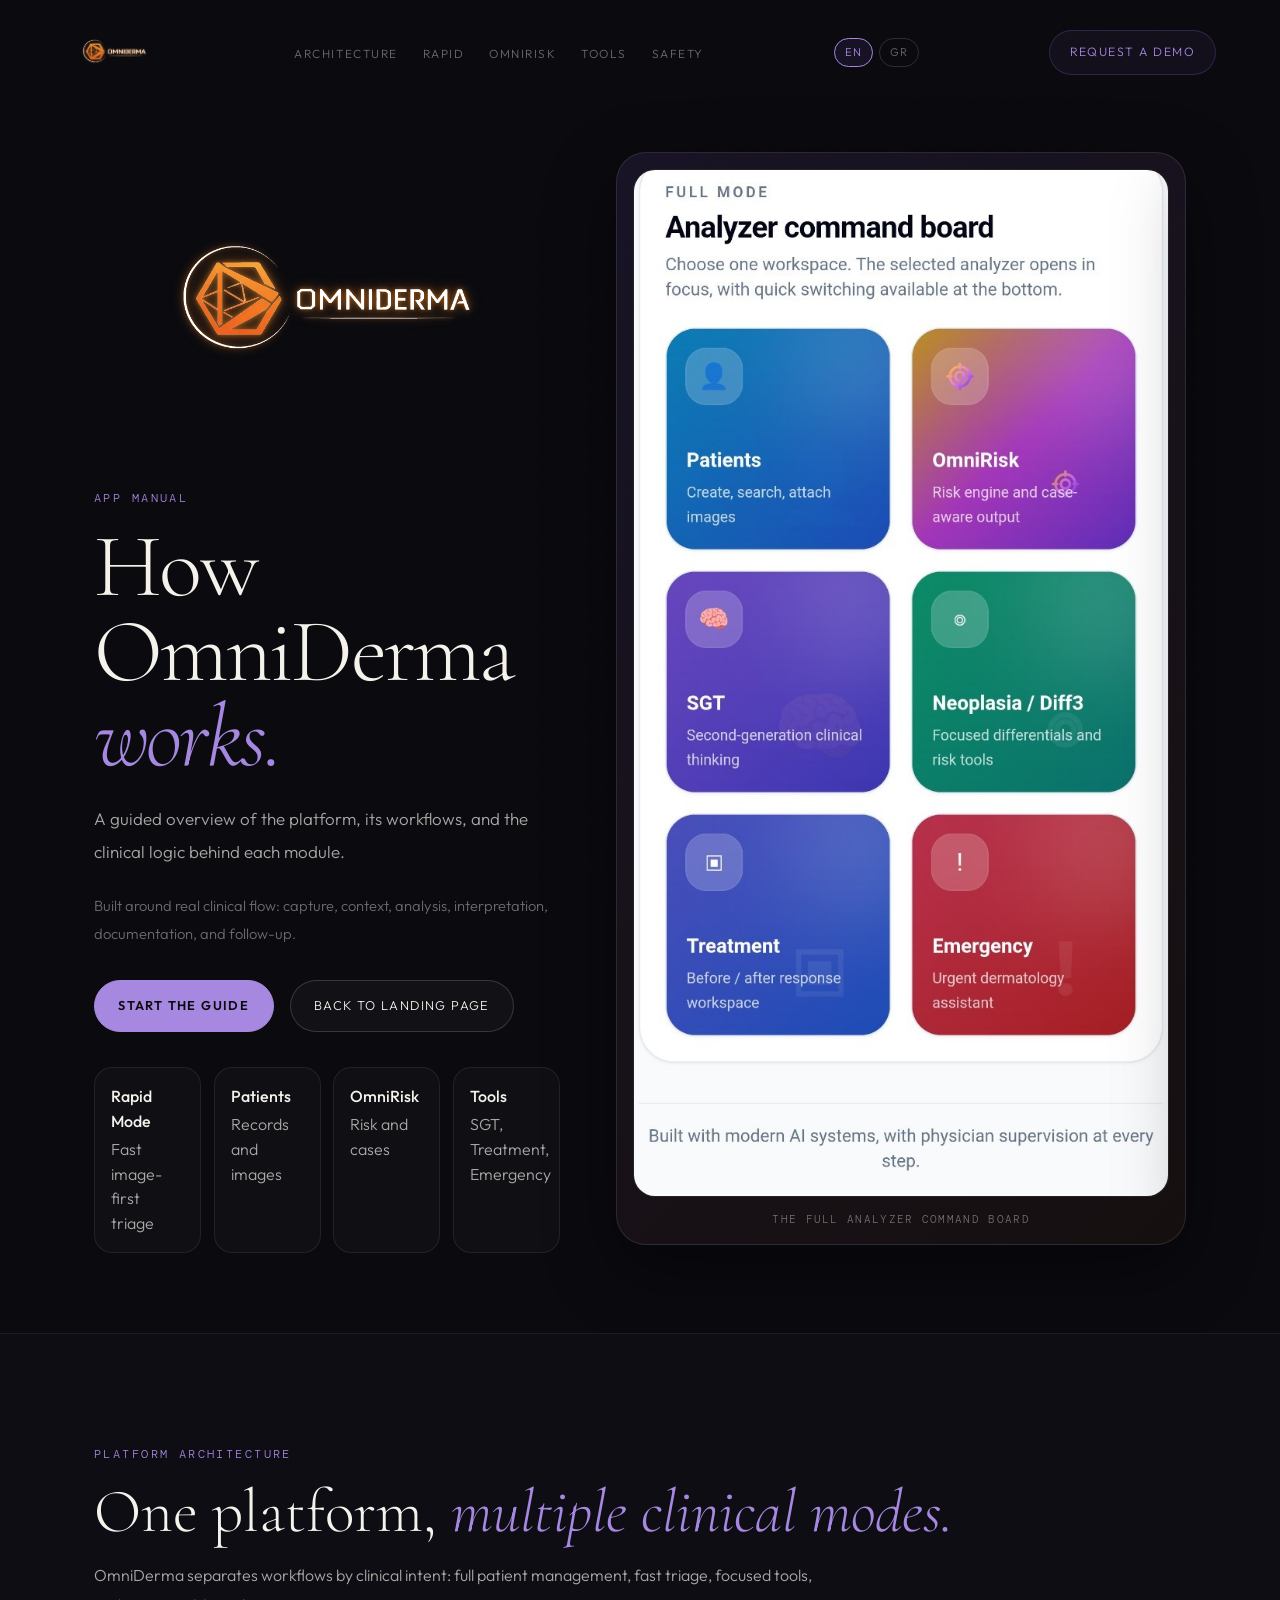
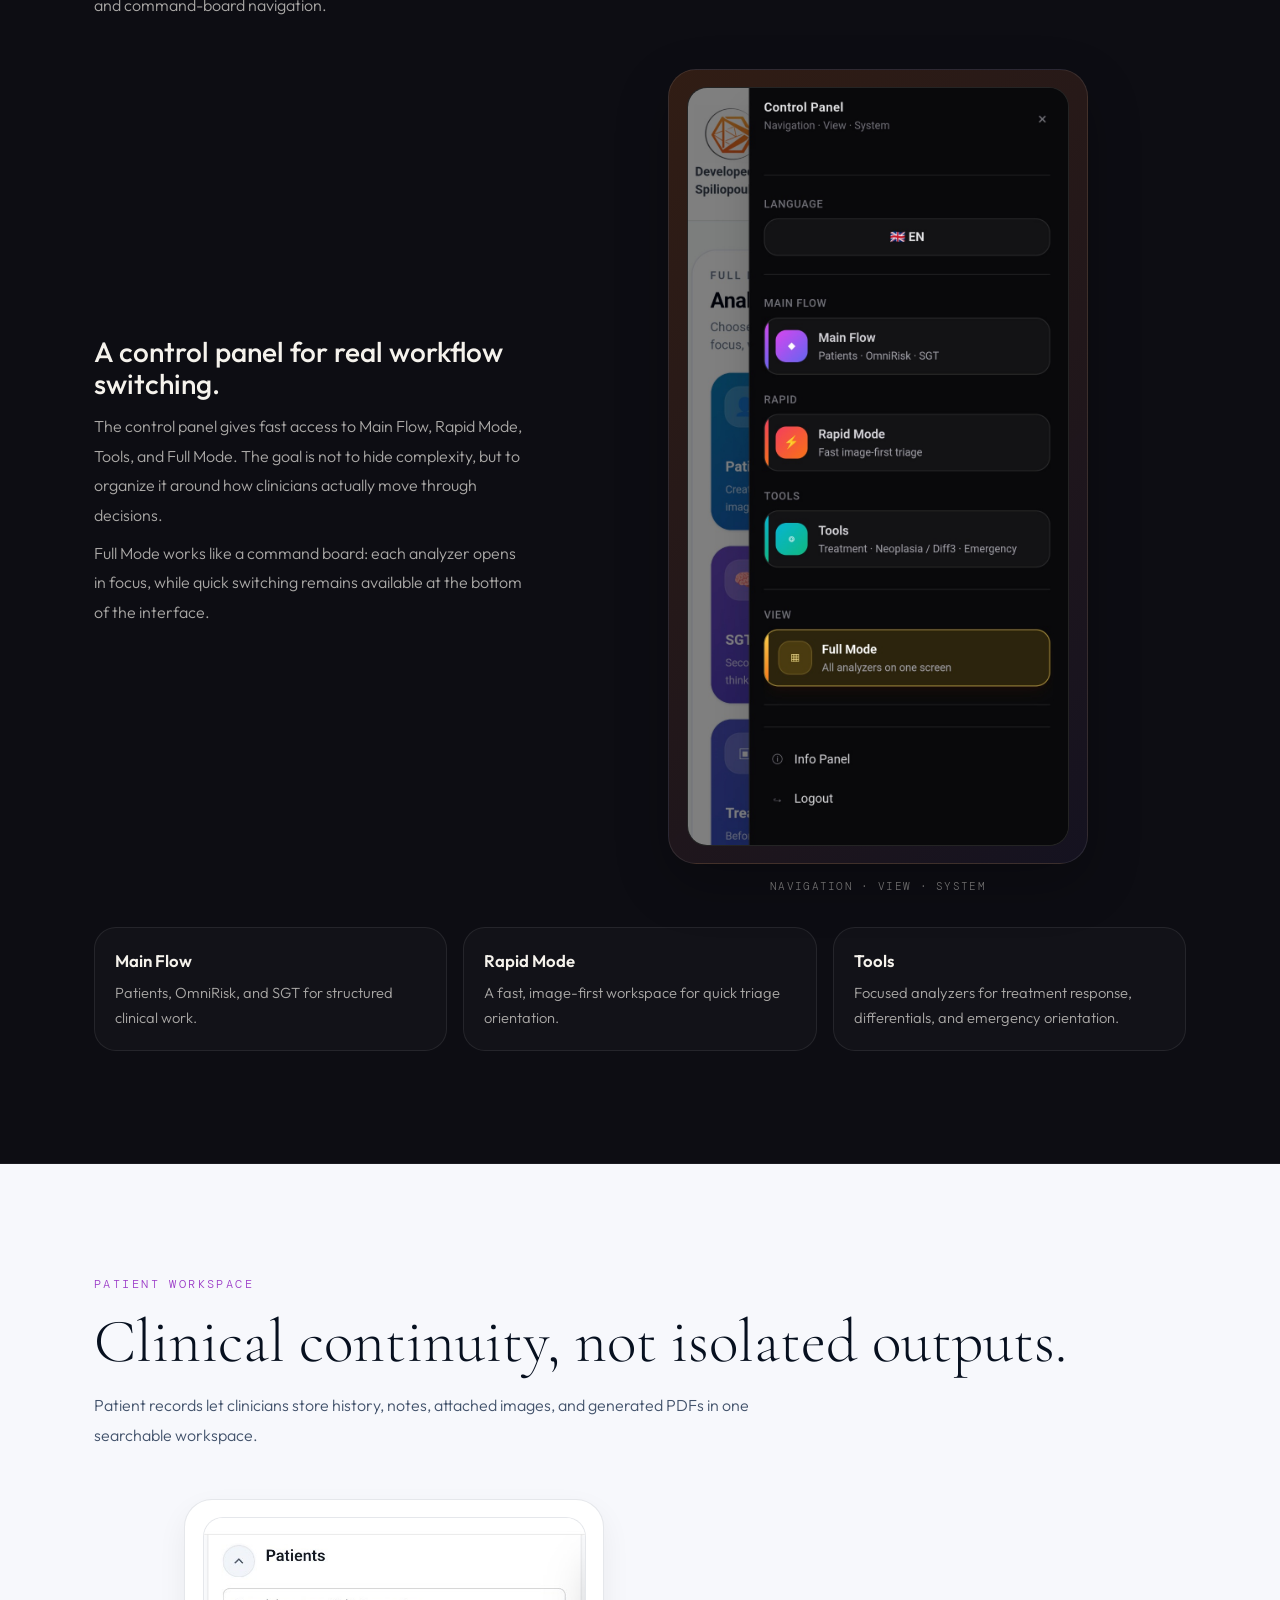
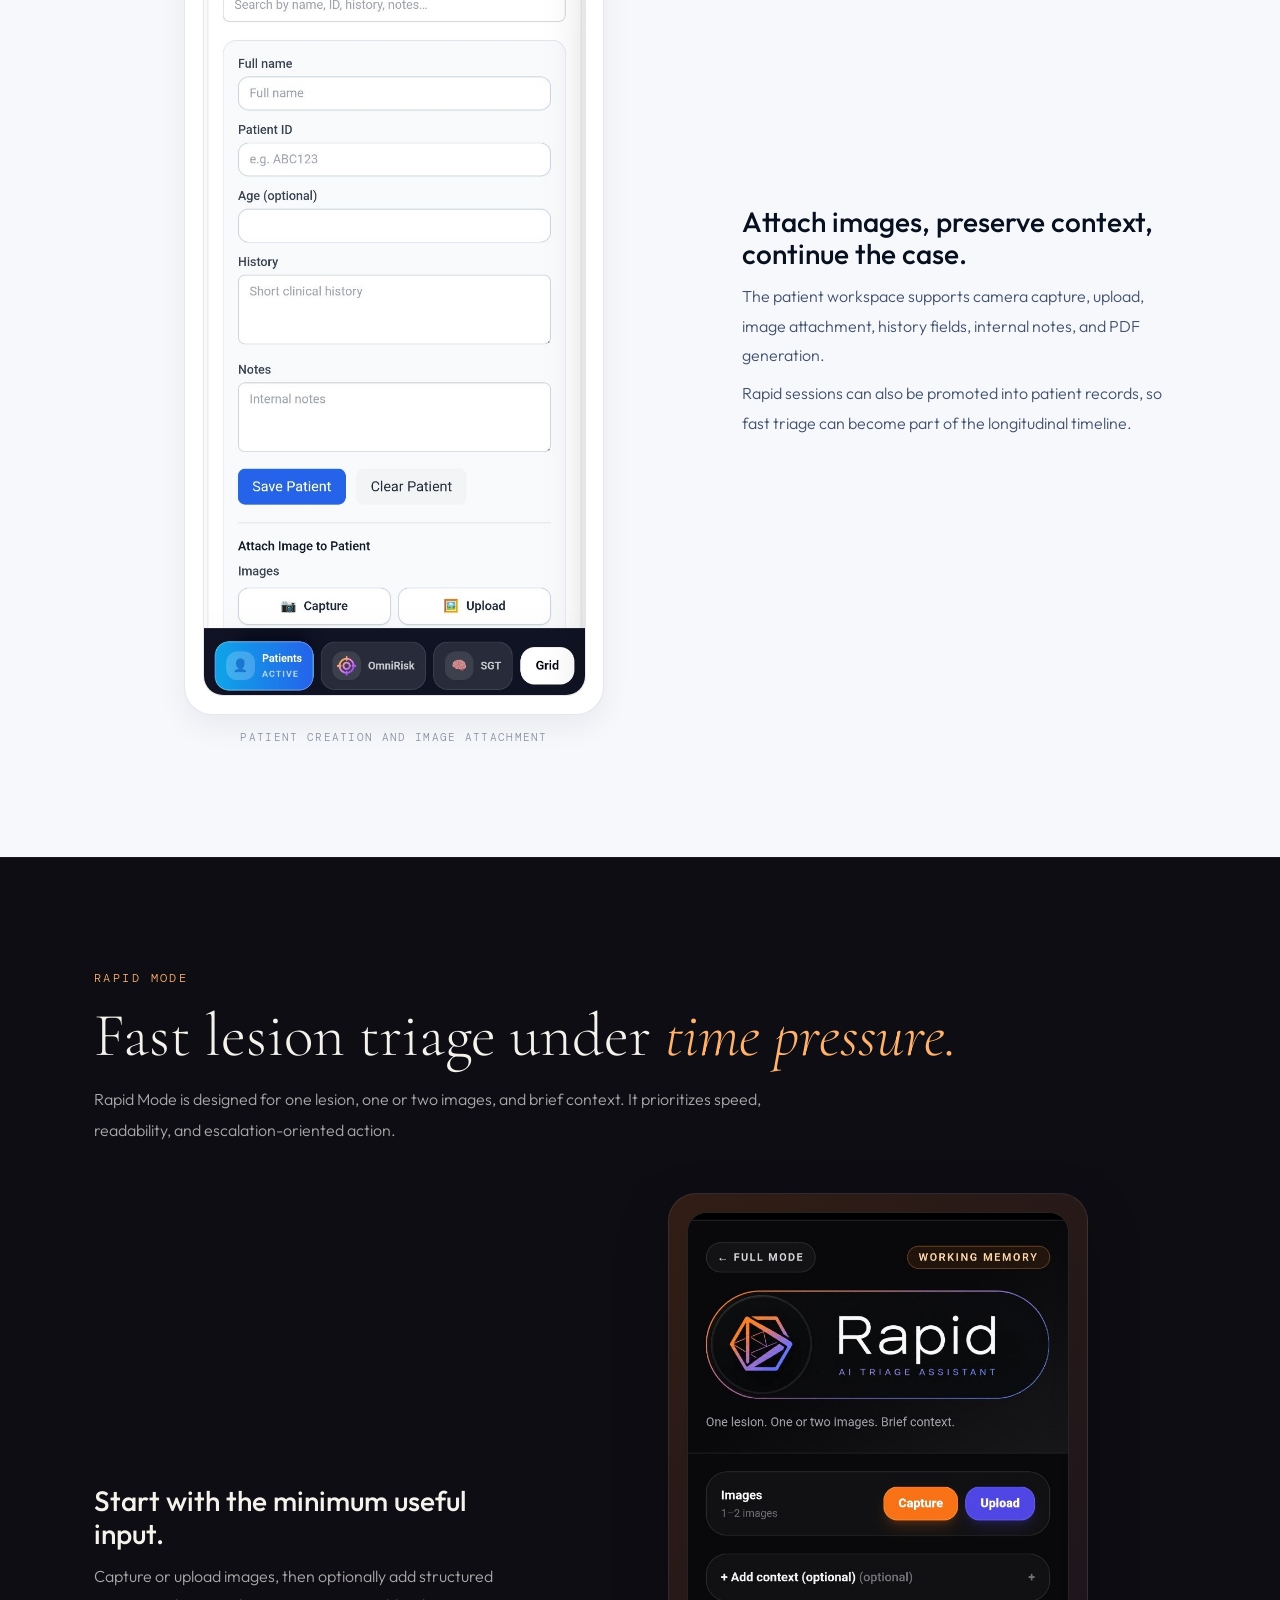
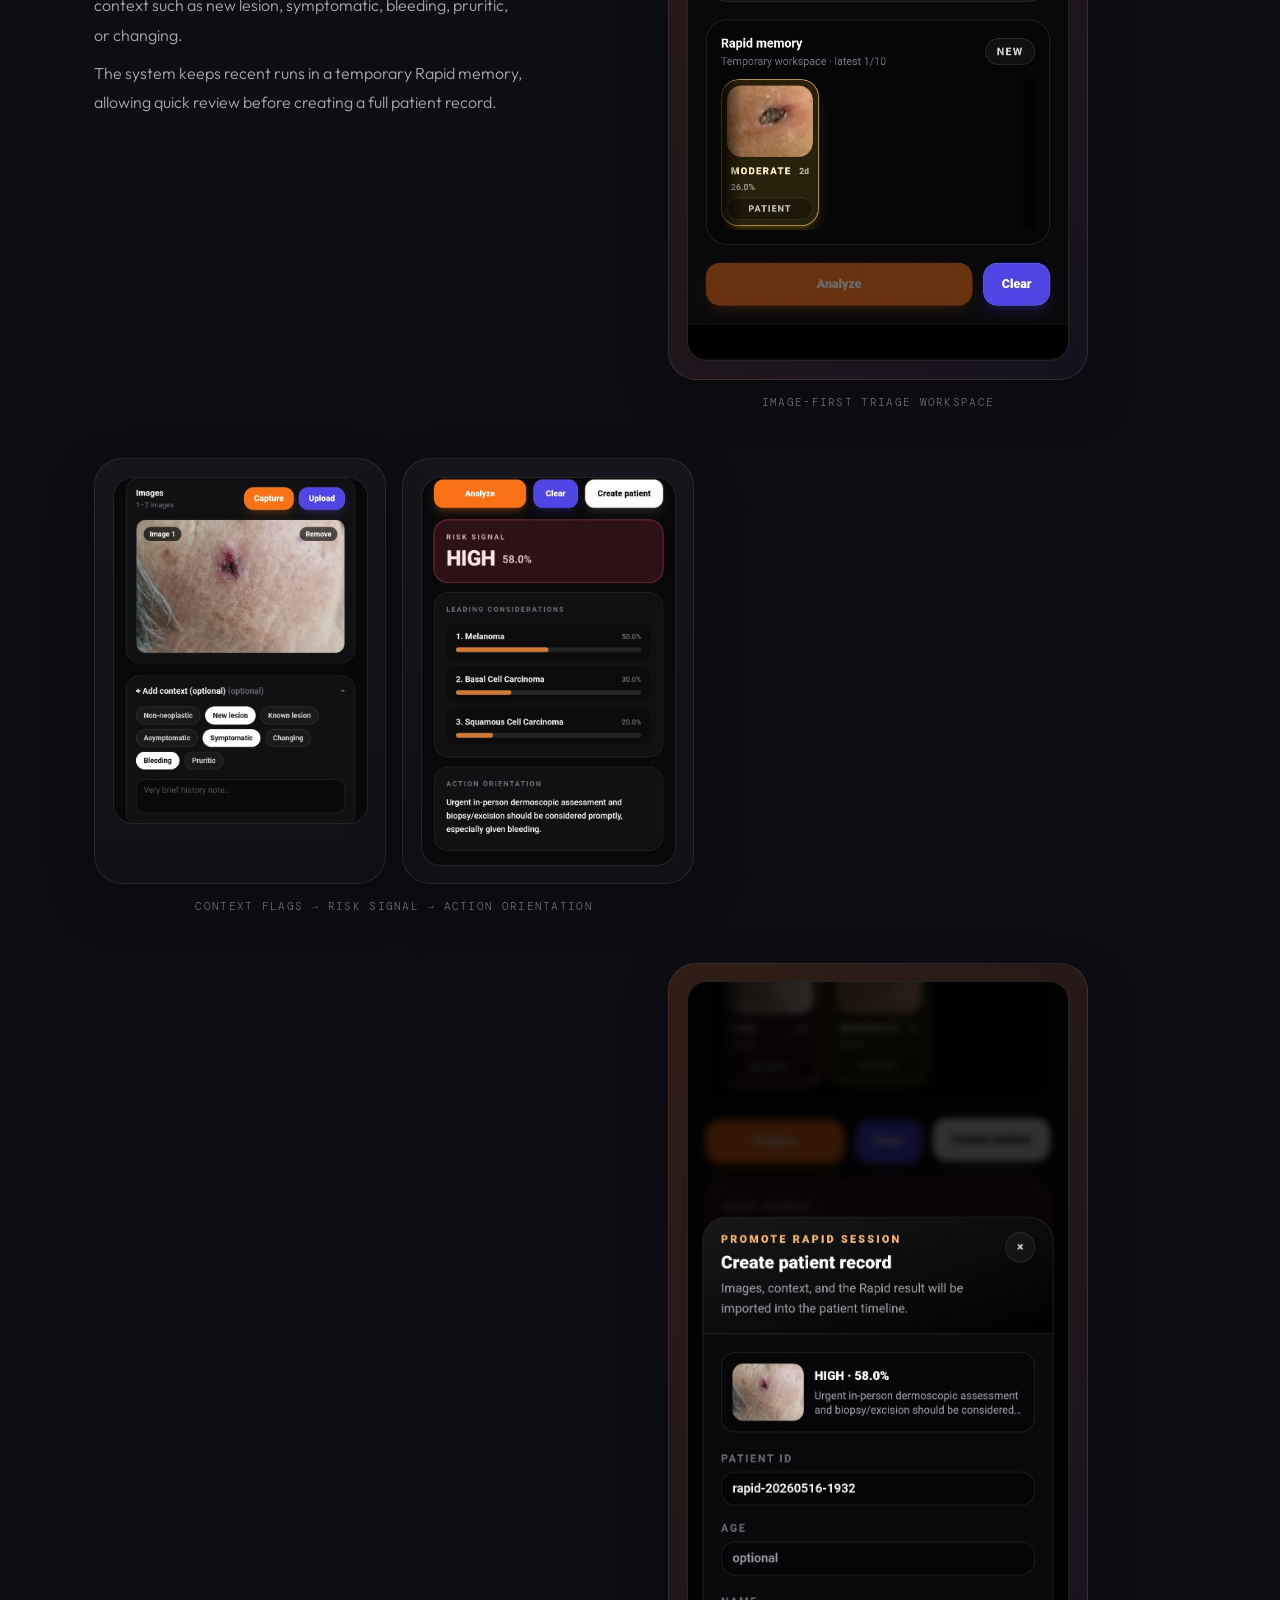
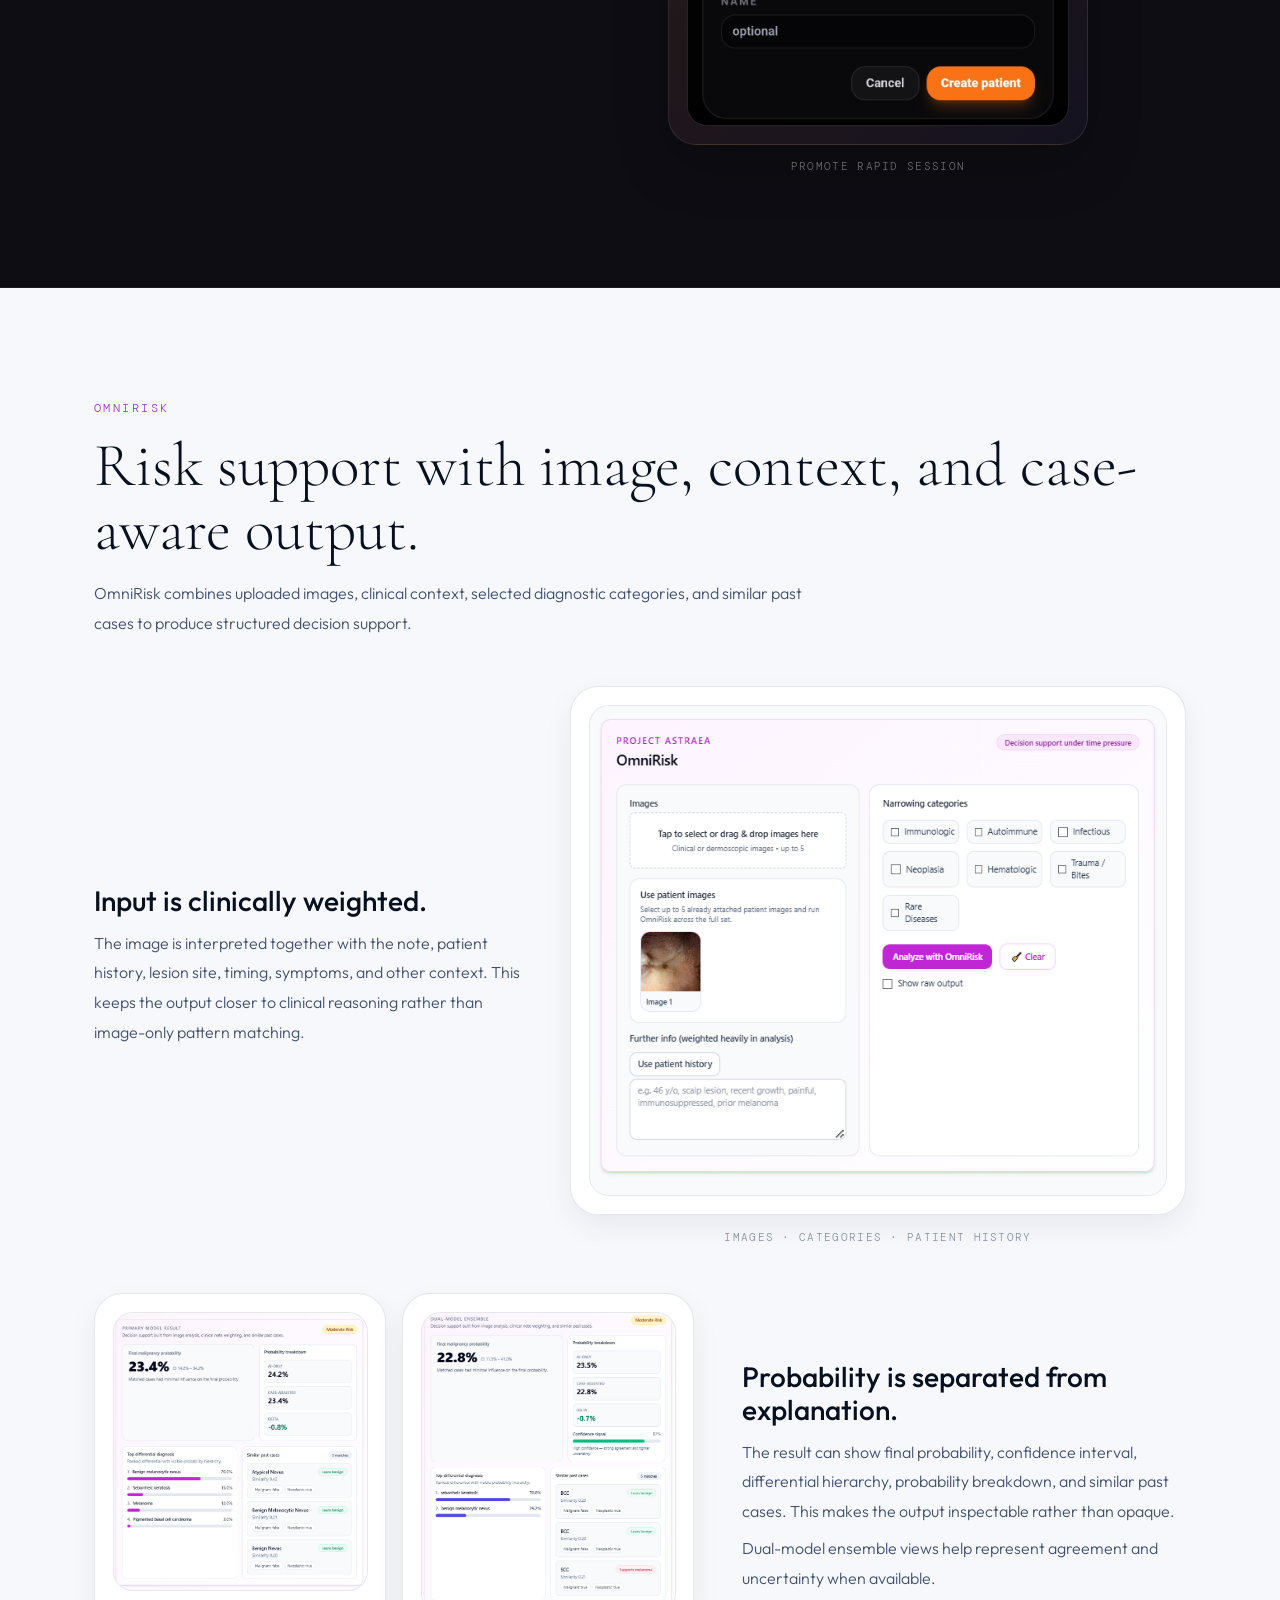
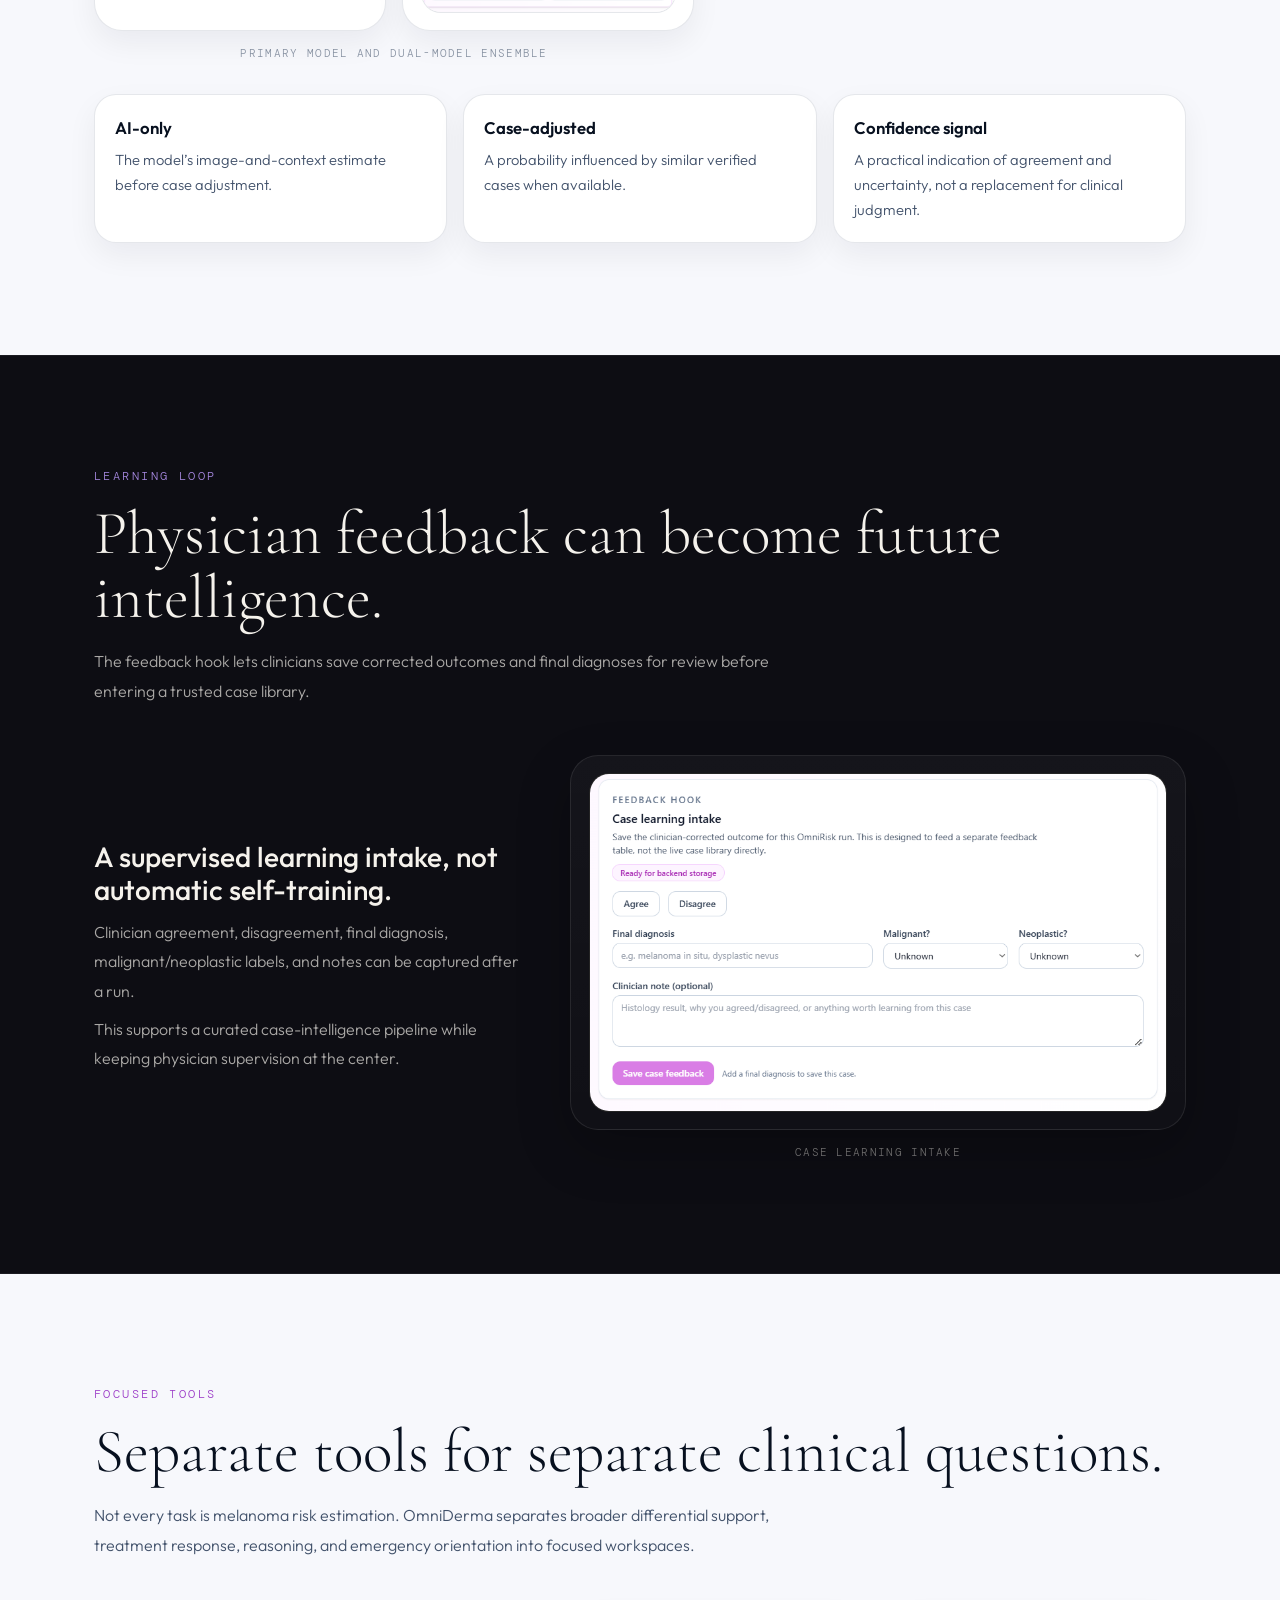
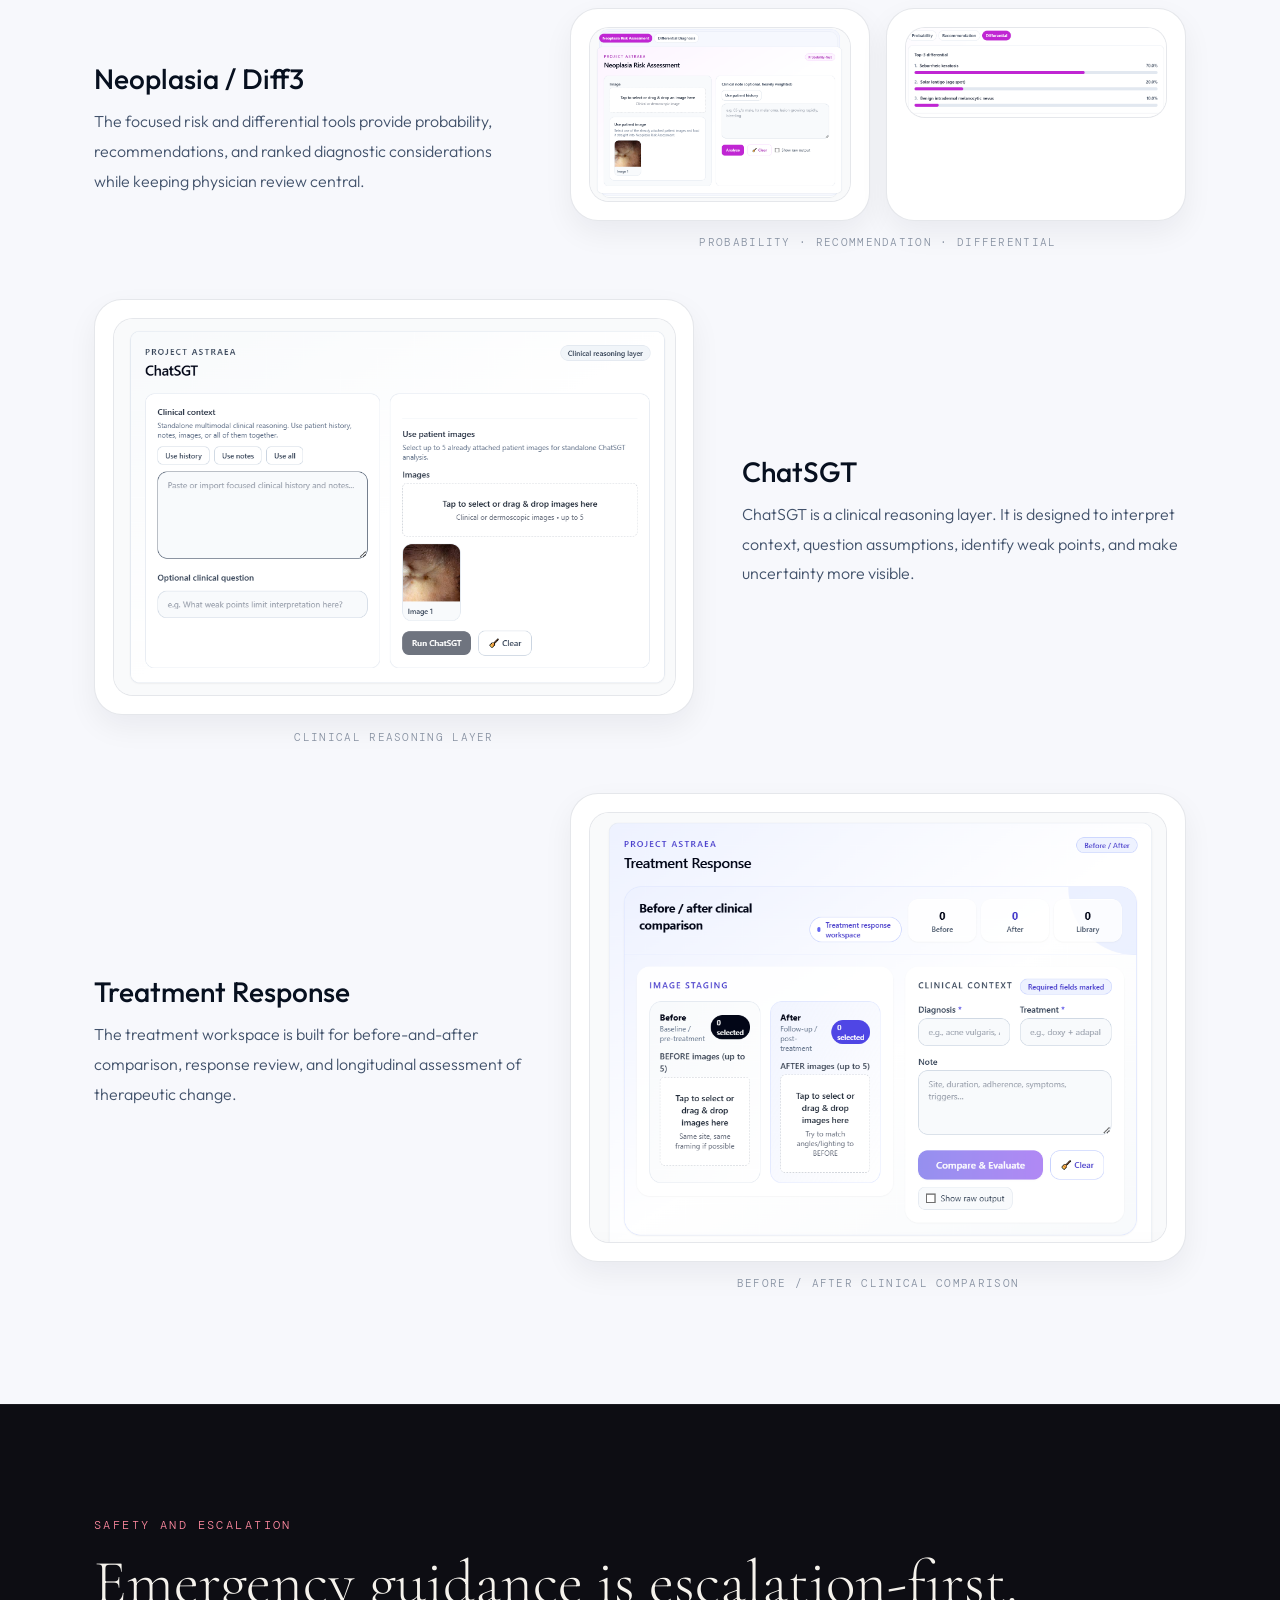
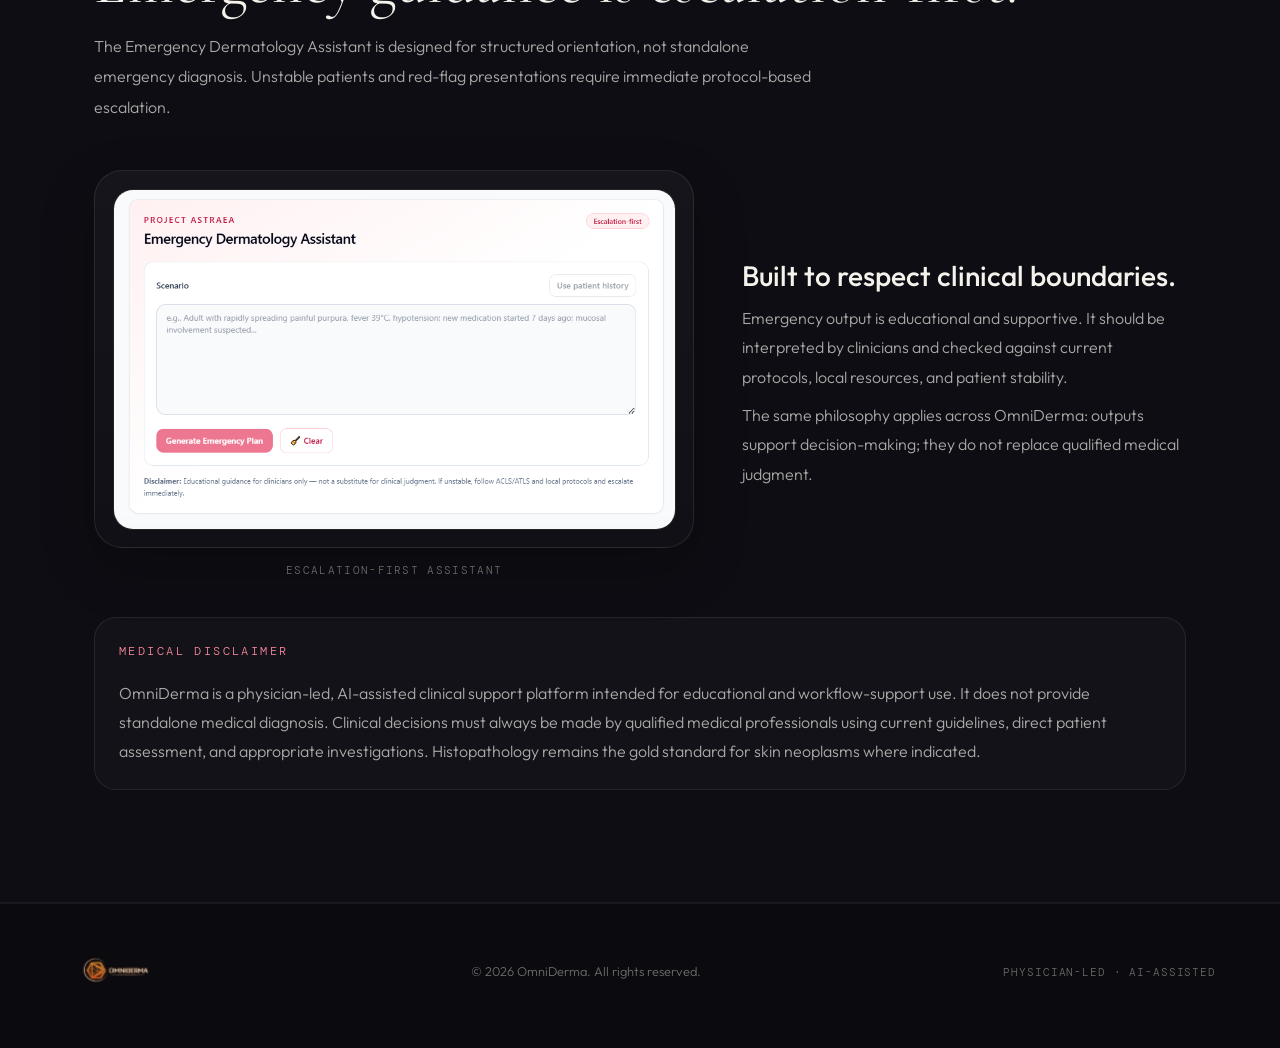
==== commit 8770ecc3: "manual back button fix" ====
--- a/app-manual/index.html
+++ b/app-manual/index.html
@@ -102,7 +102,7 @@
 </head>
 <body>
   <nav id="nav">
-    <a href="index.html" class="nav-brand" aria-label="OmniDerma home"><img src="omniderma-logo.png" alt="OmniDerma logo"></a>
+    <a href="/" class="nav-brand" aria-label="OmniDerma home"><img src="omniderma-logo.png" alt="OmniDerma logo"></a>
     <ul class="nav-links" aria-label="Manual sections">
       <li><a href="#architecture" data-i18n="navArchitecture">Architecture</a></li>
       <li><a href="#rapid" data-i18n="navRapid">Rapid</a></li>
@@ -122,7 +122,7 @@
         <h1 class="reveal visible" data-i18n-html="heroTitle">How OmniDerma <em>works.</em></h1>
         <p class="hero-sub reveal visible" data-i18n="heroSub">A guided overview of the platform, its workflows, and the clinical logic behind each module.</p>
         <p class="hero-sub reveal visible" style="font-size:.92rem;color:var(--text-faint);" data-i18n="heroNote">Built around real clinical flow: capture, context, analysis, interpretation, documentation, and follow-up.</p>
-        <div class="hero-actions reveal visible"><a class="btn btn-primary" href="#architecture" data-i18n="heroBtn1">Start the guide</a><a class="btn btn-secondary" href="index.html" data-i18n="heroBtn2">Back to landing page</a></div>
+        <div class="hero-actions reveal visible"><a class="btn btn-primary" href="#architecture" data-i18n="heroBtn1">Start the guide</a><a class="btn btn-secondary" href="/" data-i18n="heroBtn2">Back to landing page</a></div>
         <div class="quick-map reveal visible">
           <a href="#rapid"><strong data-i18n="mapRapidT">Rapid Mode</strong><span data-i18n="mapRapidD">Fast image-first triage</span></a>
           <a href="#patients"><strong data-i18n="mapPatientT">Patients</strong><span data-i18n="mapPatientD">Records and images</span></a>
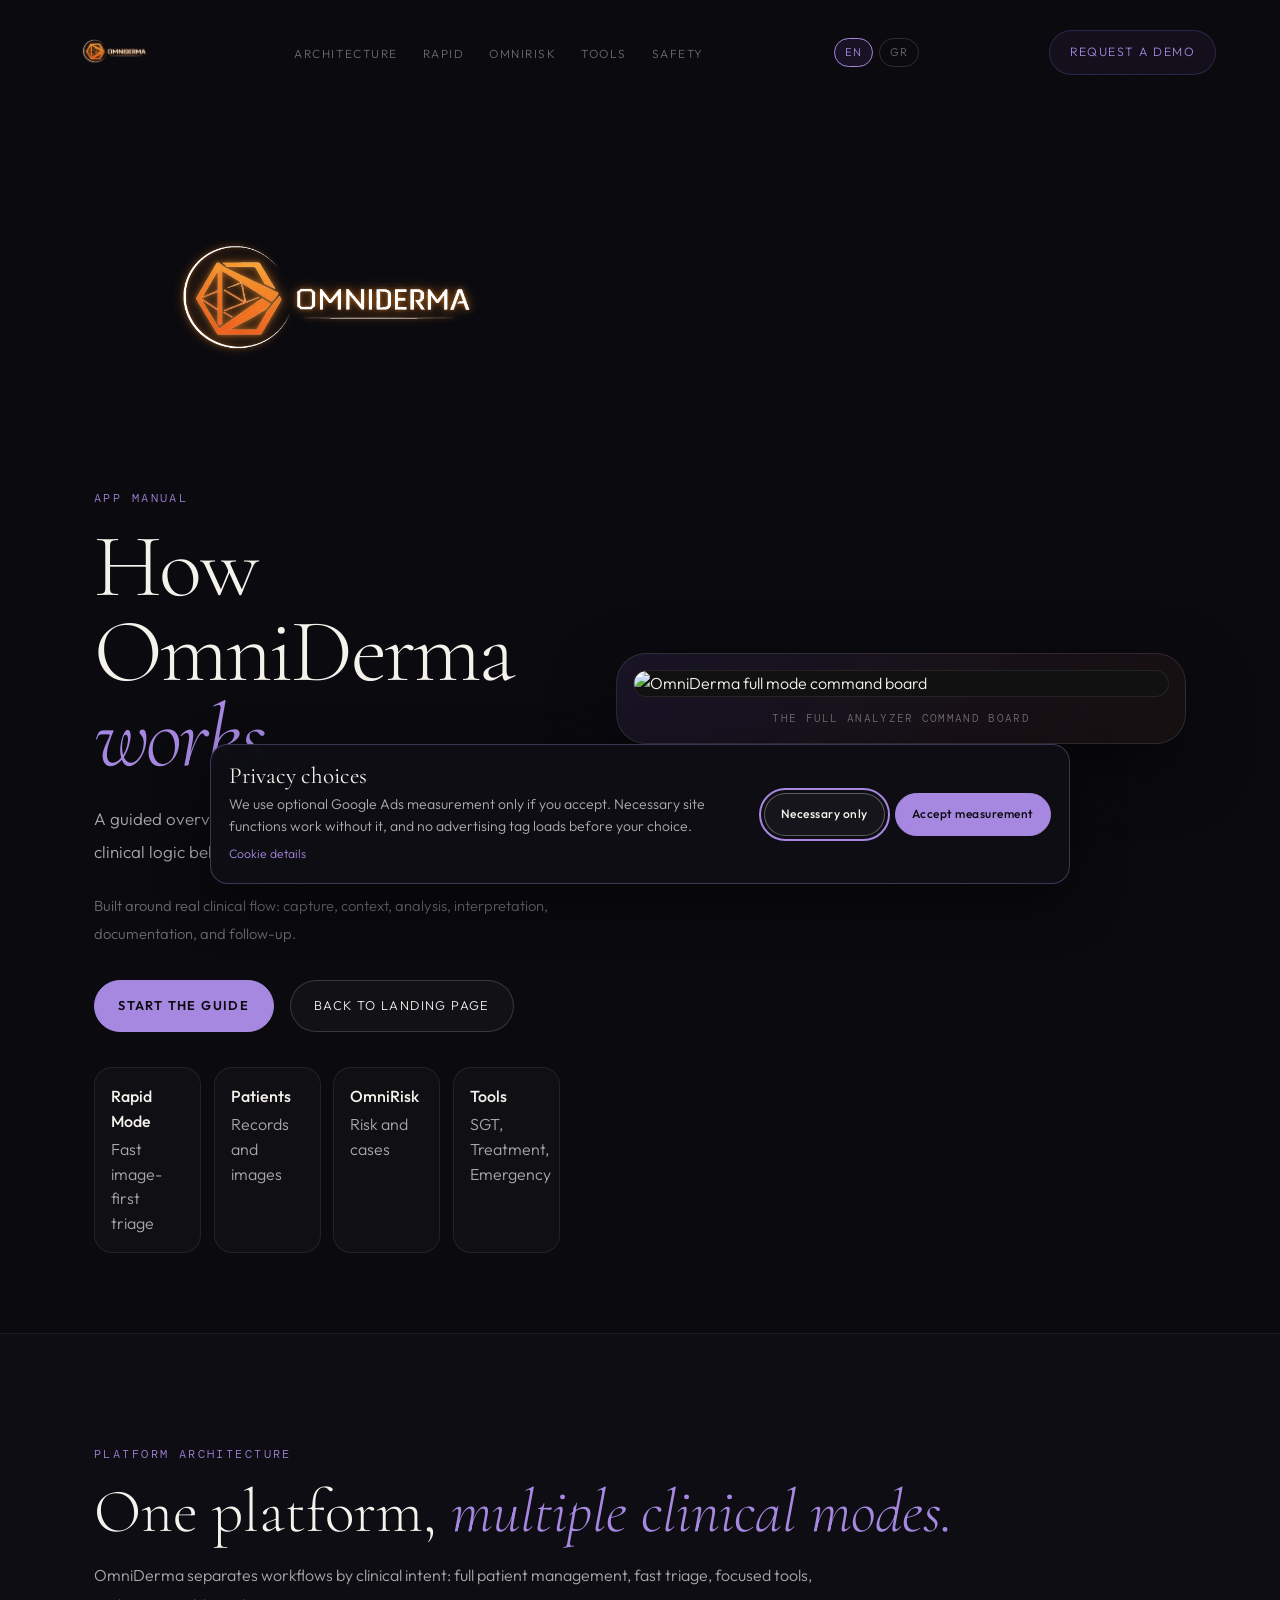
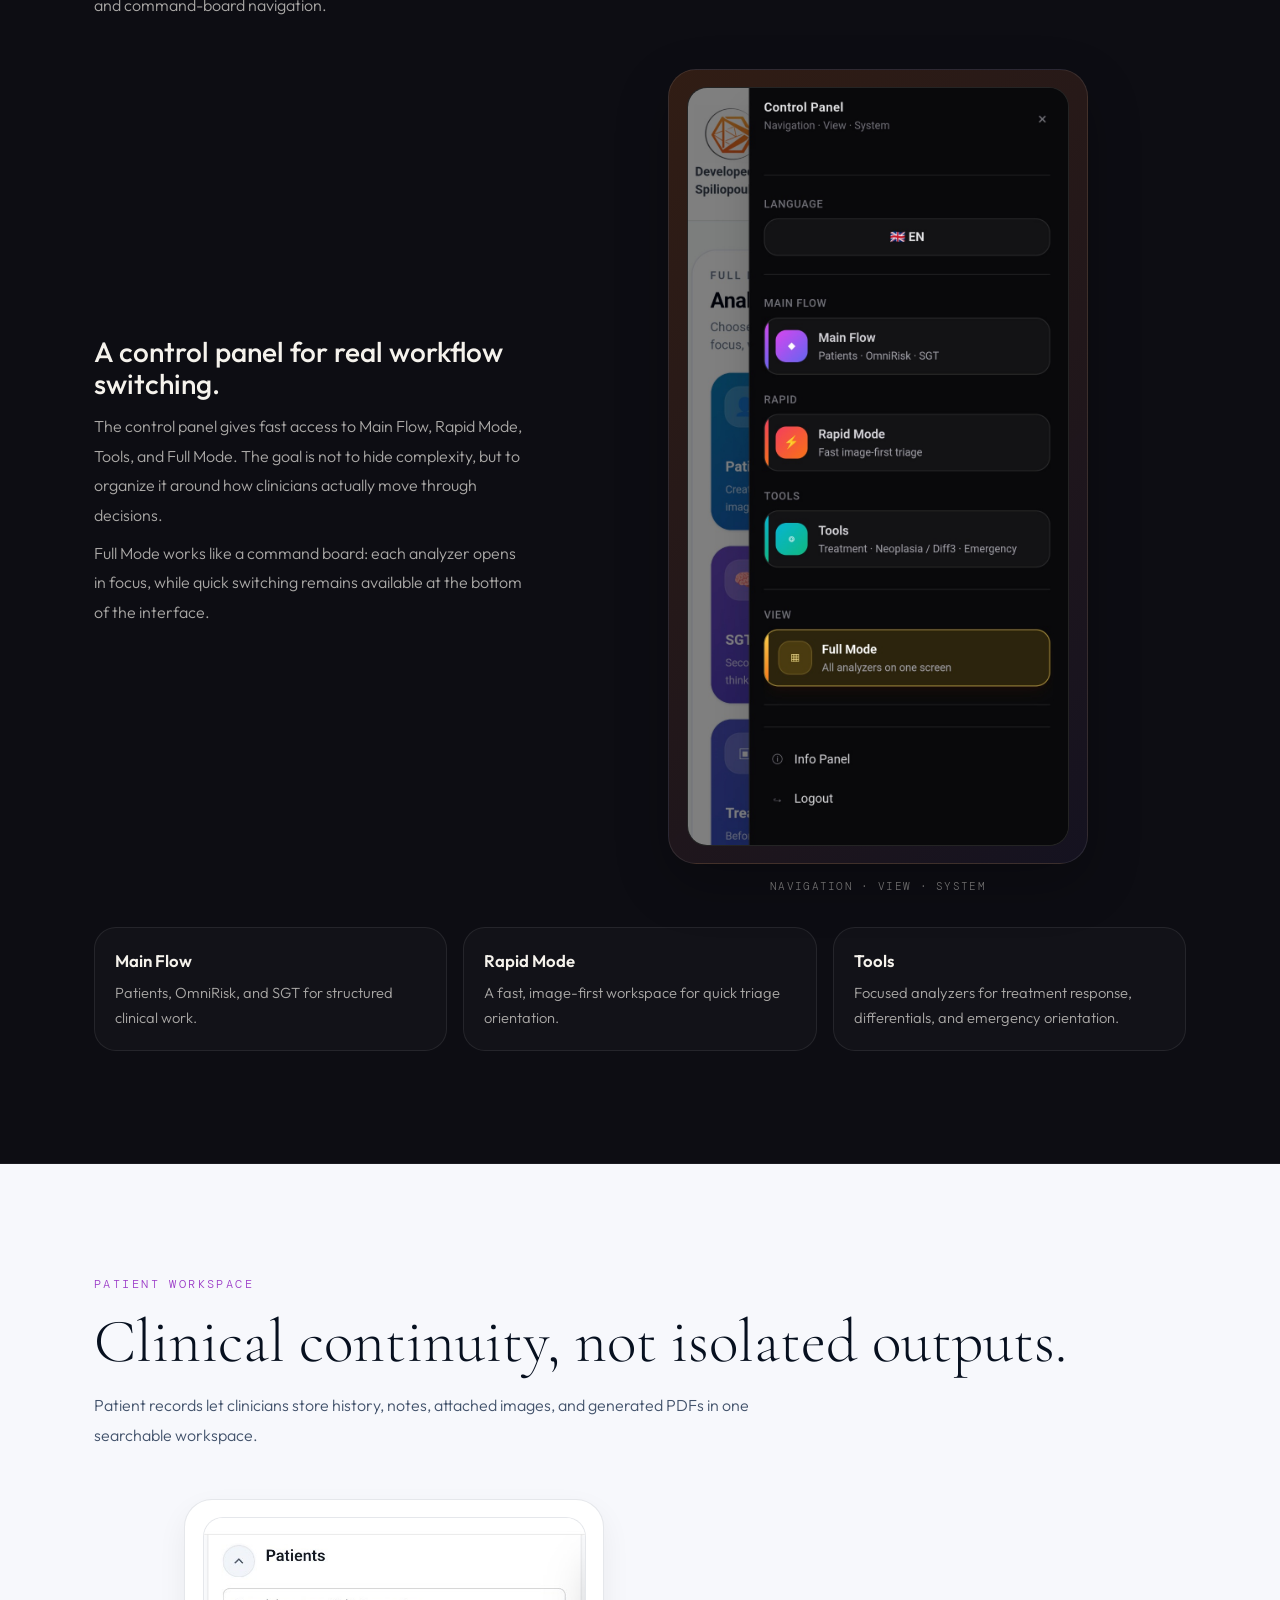
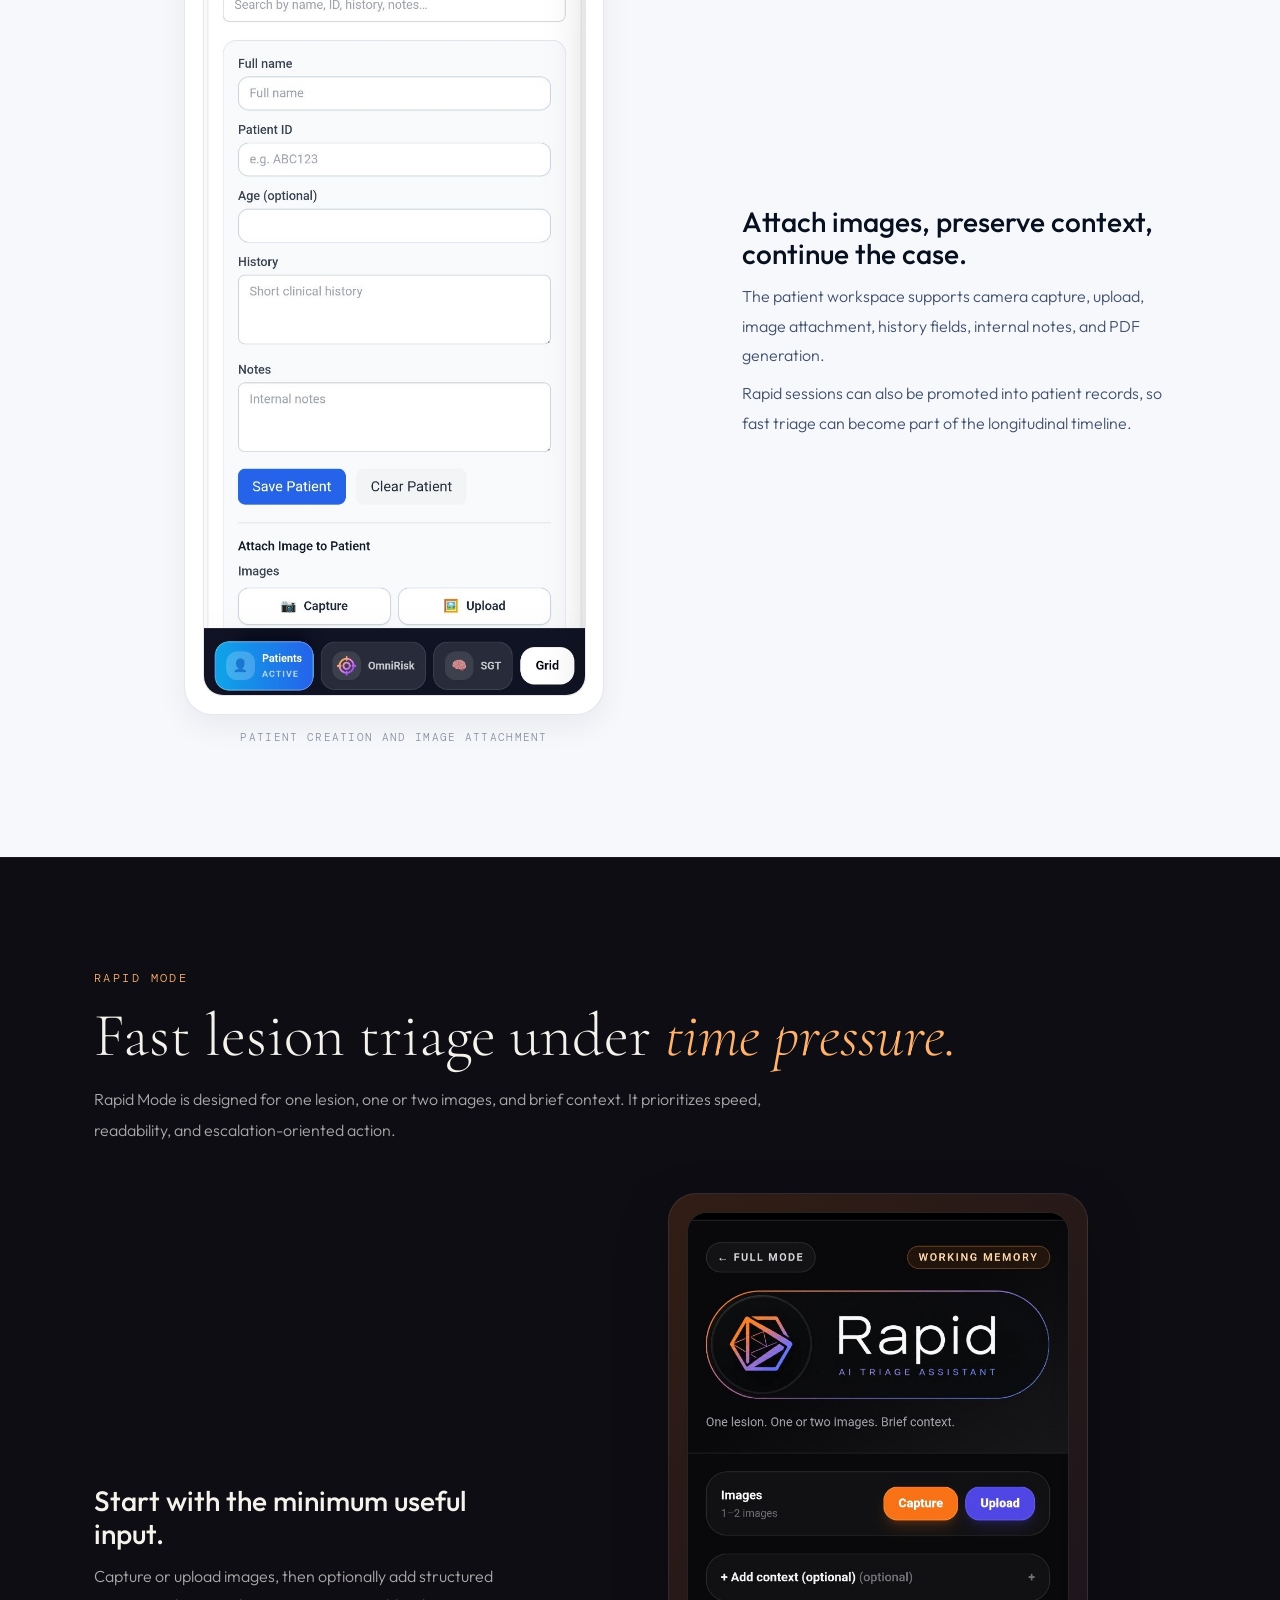
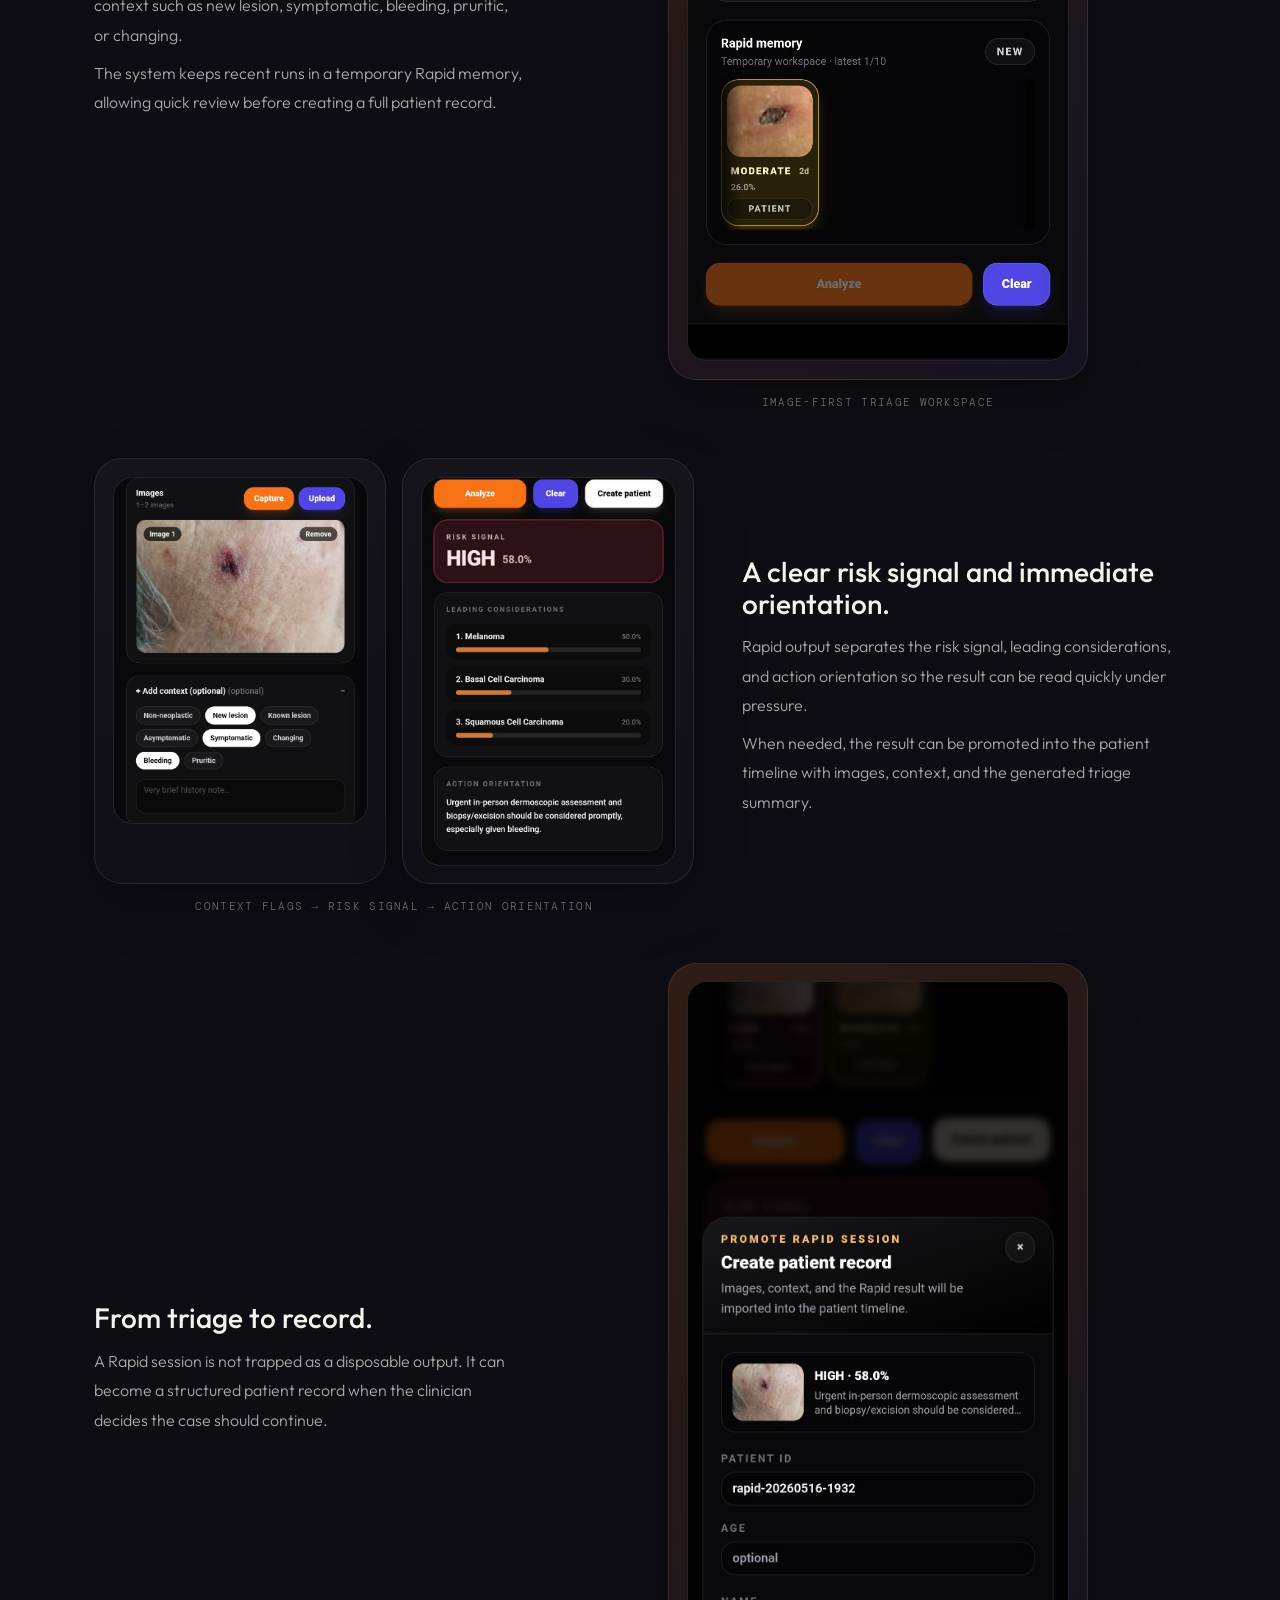
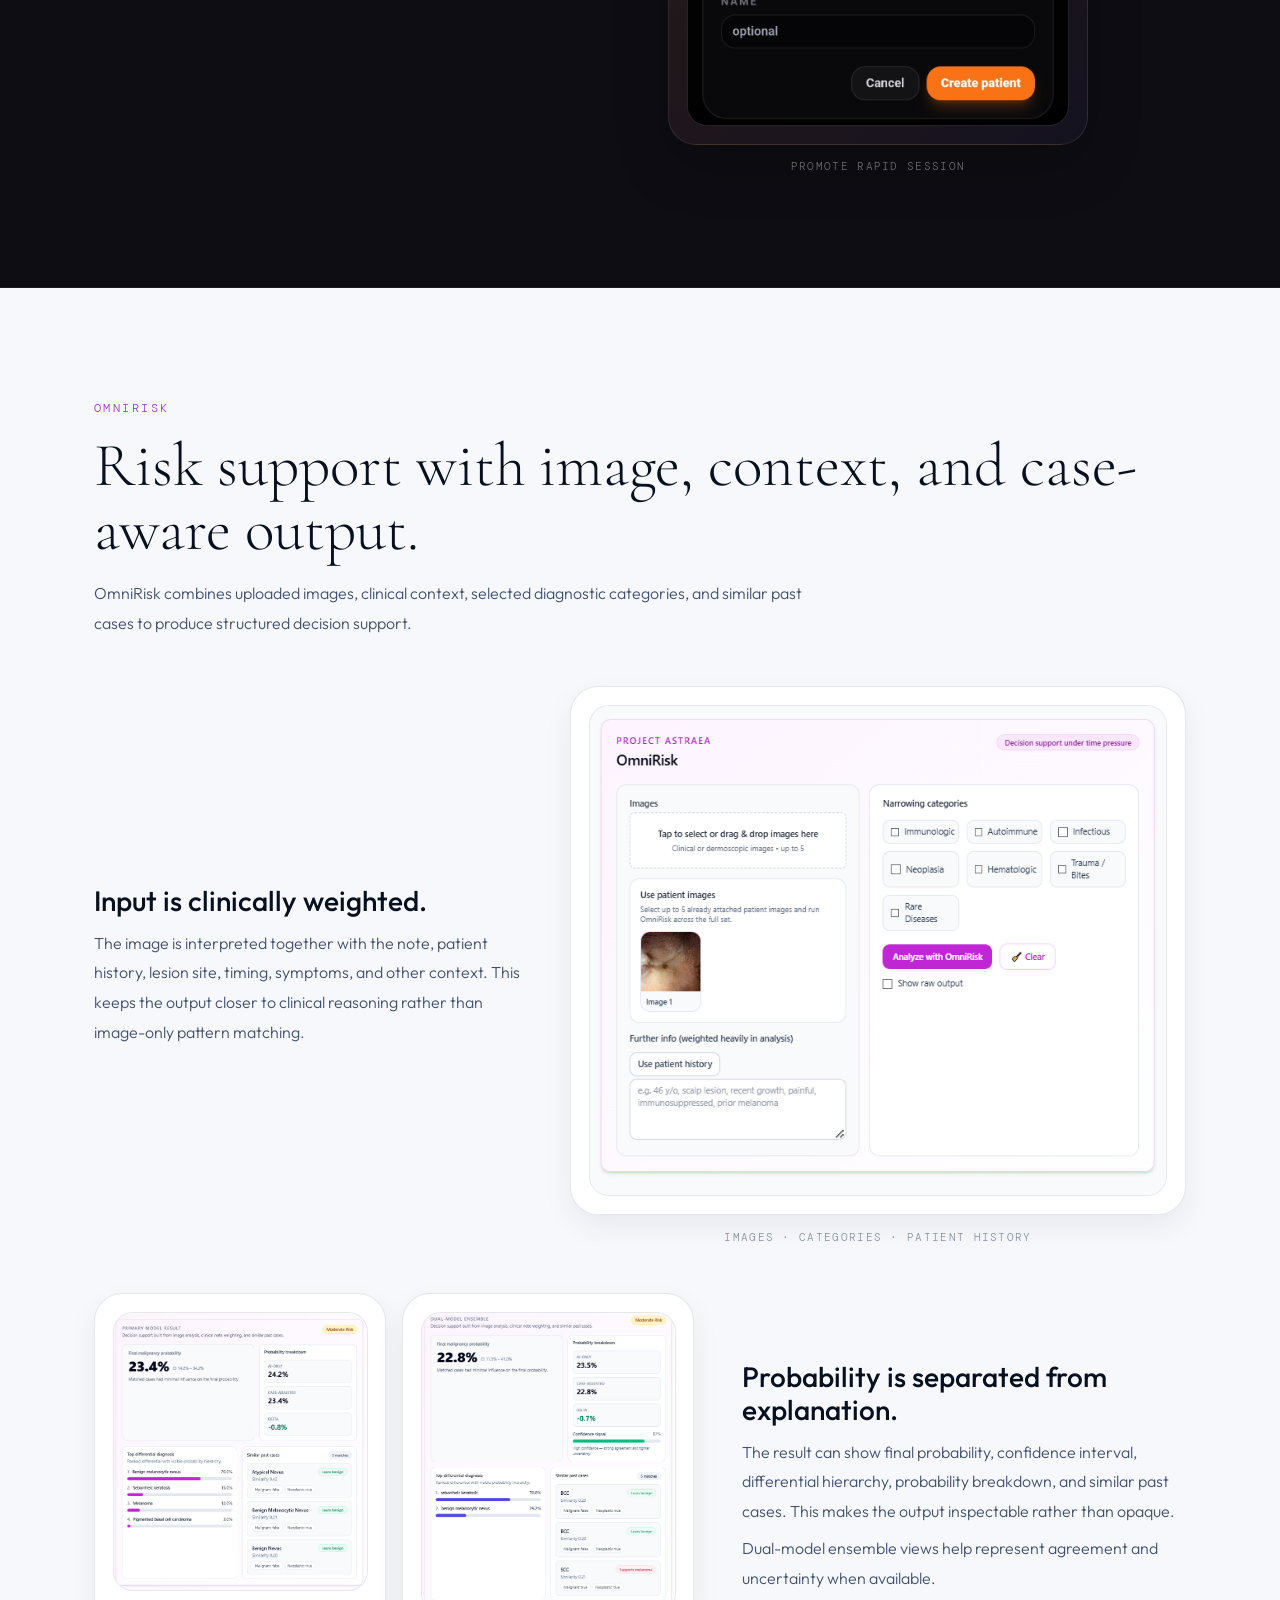
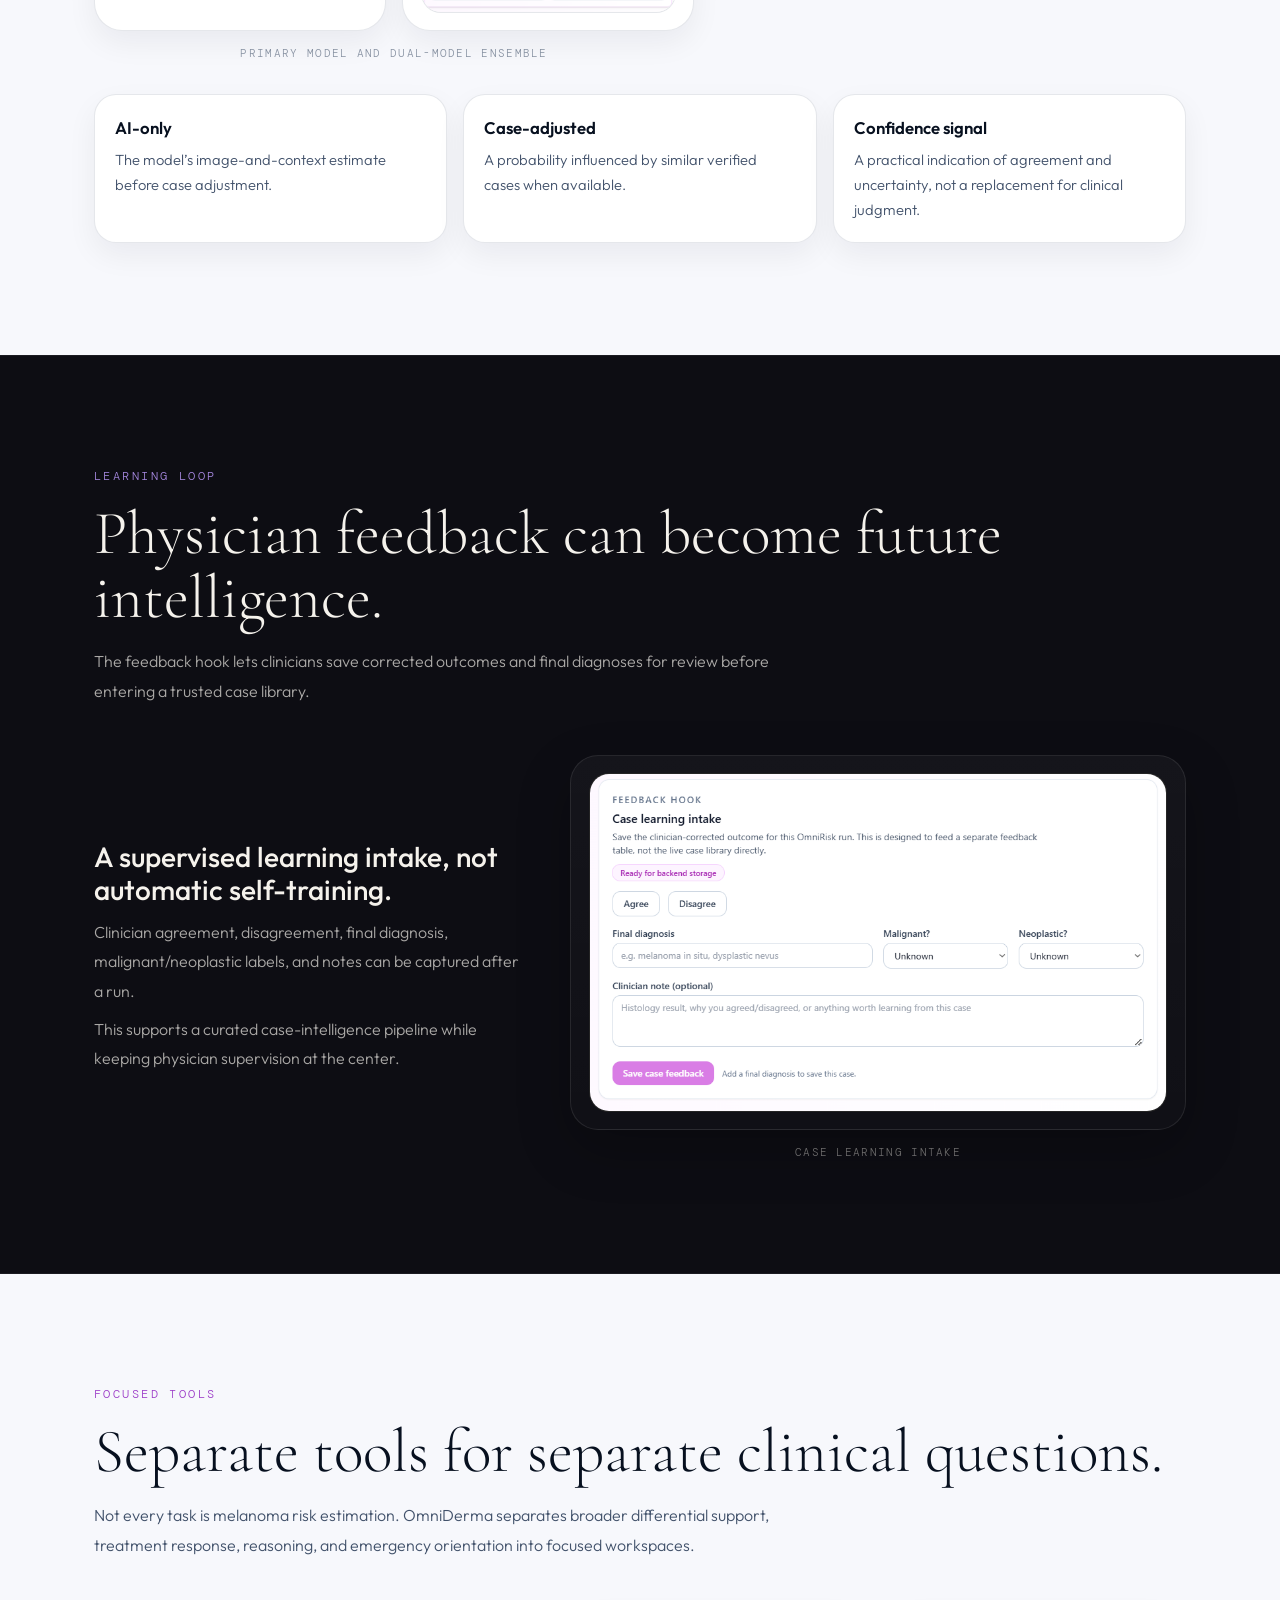
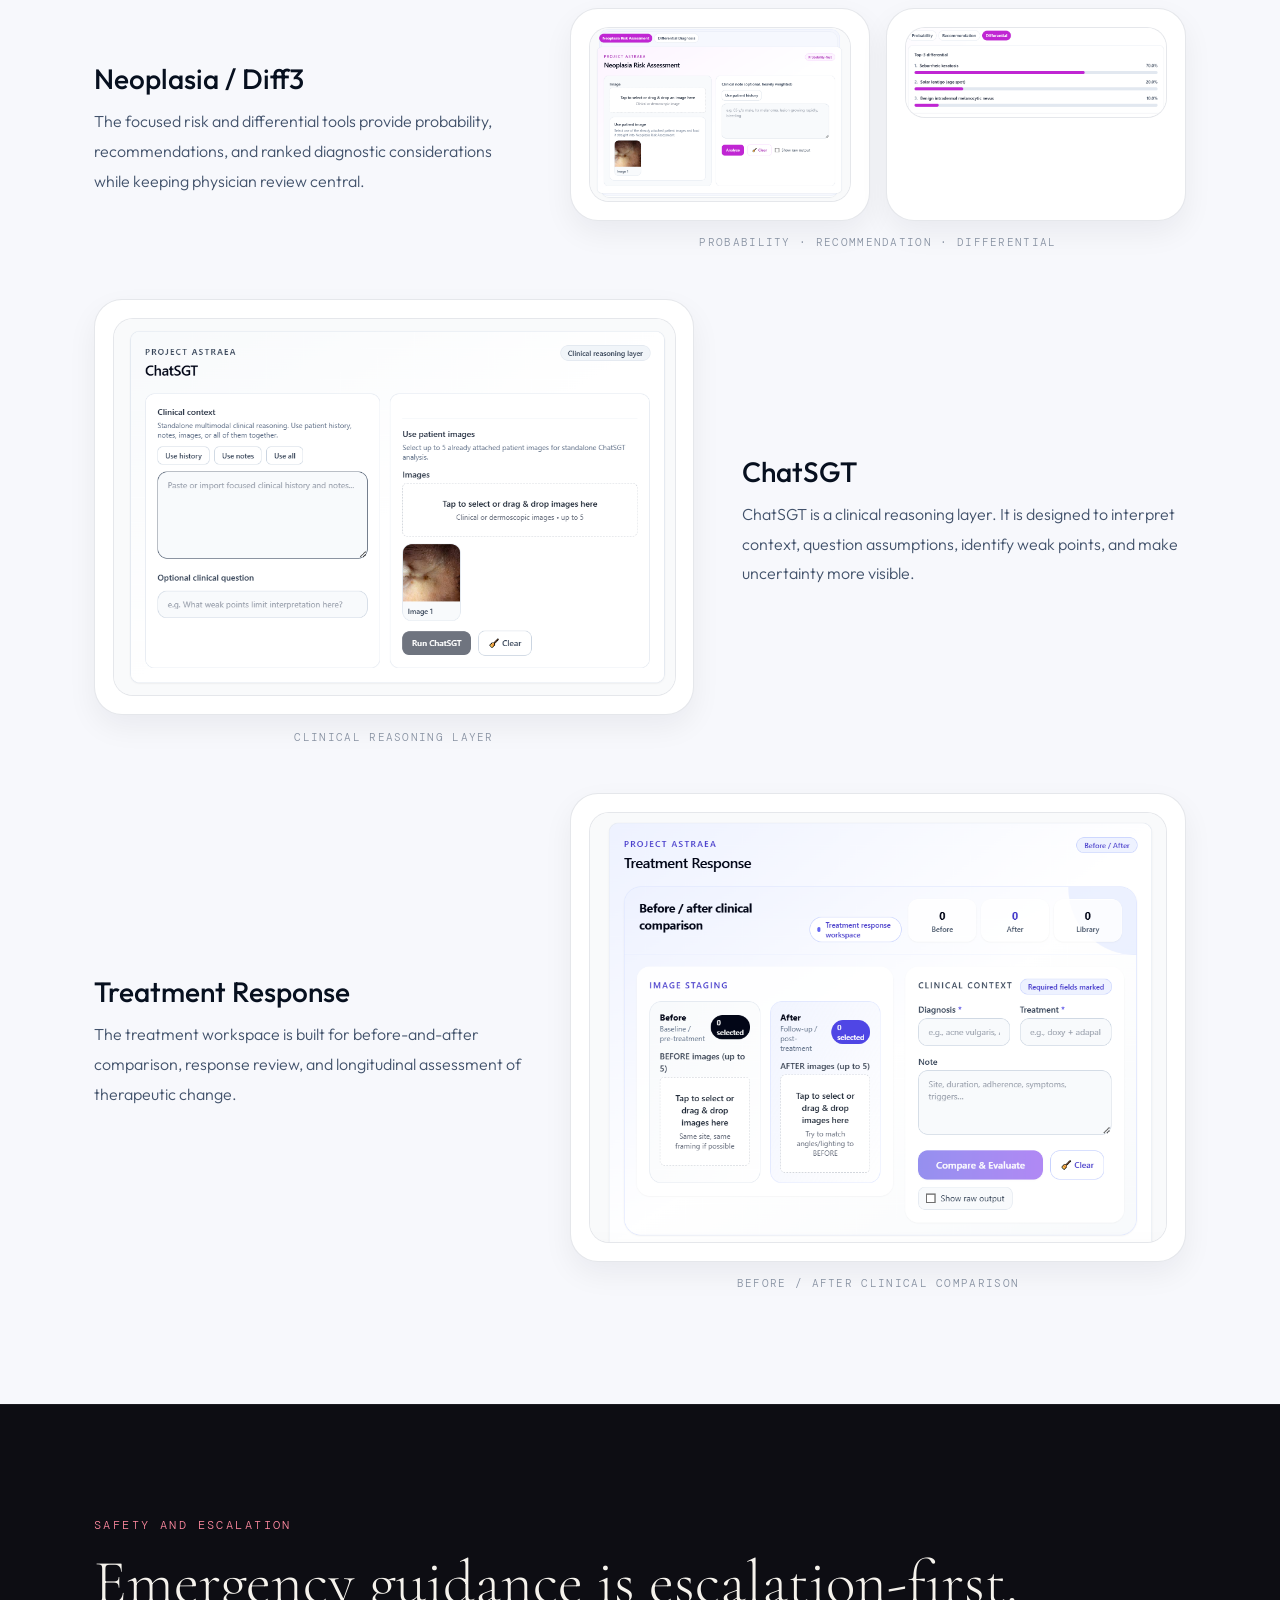
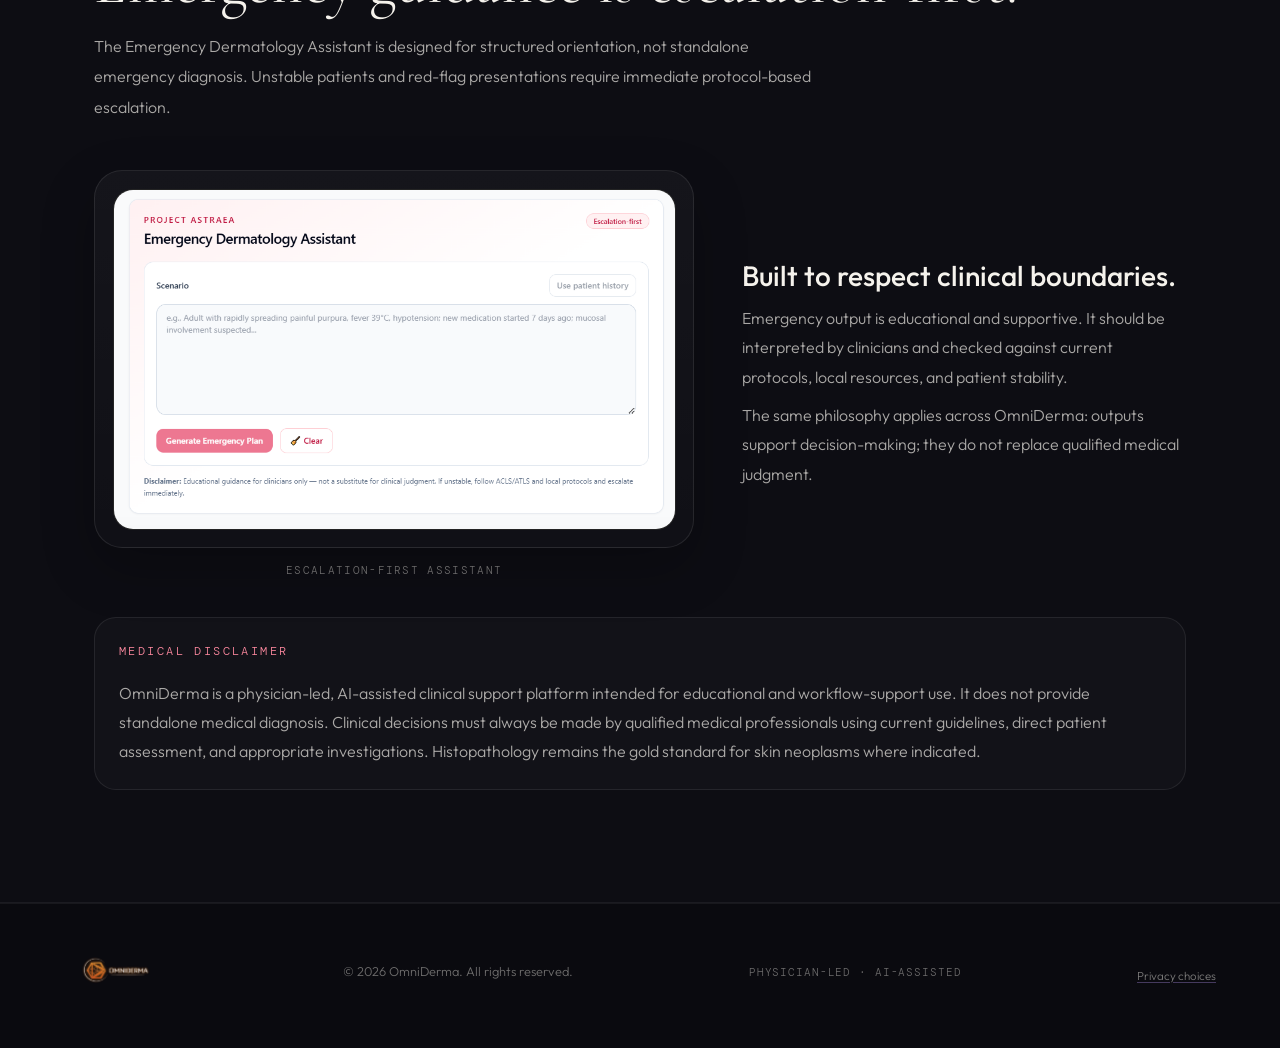
==== commit 532cb327: "cookies and ads" ====
--- a/app-manual/index.html
+++ b/app-manual/index.html
@@ -6,6 +6,8 @@
   <meta name="viewport" content="width=device-width, initial-scale=1.0" />
   <title>How OmniDerma Works — App Manual</title>
   <meta name="description" content="A guided overview of OmniDerma workflows, modules, clinical outputs, and platform logic." />
+  <link rel="stylesheet" href="/cookie-consent.css">
+  <script src="/cookie-consent.js"></script>
   <link rel="preconnect" href="https://fonts.googleapis.com">
   <link rel="preconnect" href="https://fonts.gstatic.com" crossorigin>
   <link href="https://fonts.googleapis.com/css2?family=Cormorant+Garamond:ital,wght@0,300;0,400;0,600;1,300;1,400&family=DM+Mono:wght@300;400;500&family=Outfit:wght@200;300;400;500;600;700&display=swap" rel="stylesheet">
--- a/cookie-consent.css
+++ b/cookie-consent.css
@@ -0,0 +1,179 @@
+.omni-consent[hidden] {
+  display: none !important;
+}
+
+.omni-consent {
+  position: fixed;
+  right: 1rem;
+  bottom: 1rem;
+  left: 1rem;
+  z-index: 10000;
+  display: flex;
+  align-items: center;
+  justify-content: space-between;
+  gap: 1.25rem;
+  width: min(860px, calc(100% - 2rem));
+  margin: 0 auto;
+  padding: 1.15rem;
+  color: #f5f2ec;
+  background: rgba(14, 14, 20, .97);
+  border: 1px solid rgba(166, 136, 224, .32);
+  border-radius: 18px;
+  box-shadow: 0 18px 54px rgba(0, 0, 0, .42);
+  backdrop-filter: blur(16px);
+  -webkit-backdrop-filter: blur(16px);
+  font-family: "Outfit", sans-serif;
+}
+
+.omni-consent__copy {
+  min-width: 0;
+  max-width: 570px;
+}
+
+.omni-consent h2 {
+  margin: 0 0 .3rem;
+  color: #f5f2ec;
+  font-family: "Cormorant Garamond", serif;
+  font-size: 1.45rem;
+  font-weight: 400;
+  line-height: 1.1;
+}
+
+.omni-consent p {
+  margin: 0;
+  color: rgba(245, 242, 236, .7);
+  font-size: .88rem;
+  font-weight: 300;
+  line-height: 1.55;
+}
+
+.omni-consent .omni-consent__status {
+  margin-top: .35rem;
+  color: rgba(245, 242, 236, .52);
+  font-size: .76rem;
+}
+
+.omni-consent__legal {
+  display: inline-block;
+  margin-top: .45rem;
+  color: #a688e0;
+  font-size: .76rem;
+  text-decoration: none;
+}
+
+.omni-consent__legal:hover,
+.omni-consent__legal:focus-visible {
+  color: #c1a9ef;
+  text-decoration: underline;
+}
+
+.omni-consent__actions {
+  display: flex;
+  flex: 0 0 auto;
+  gap: .65rem;
+}
+
+.omni-consent__button {
+  min-height: 42px;
+  padding: .7rem 1rem;
+  border-radius: 999px;
+  cursor: pointer;
+  font-family: "Outfit", sans-serif;
+  font-size: .75rem;
+  font-weight: 500;
+  letter-spacing: .04em;
+  transition: background .2s ease, border-color .2s ease, color .2s ease, transform .15s ease;
+}
+
+.omni-consent__button:hover {
+  transform: translateY(-1px);
+}
+
+.omni-consent__button--secondary {
+  color: rgba(245, 242, 236, .78);
+  background: rgba(255, 255, 255, .035);
+  border: 1px solid rgba(255, 255, 255, .16);
+}
+
+.omni-consent__button--secondary:hover,
+.omni-consent__button--secondary:focus-visible {
+  color: #f5f2ec;
+  border-color: rgba(255, 255, 255, .3);
+}
+
+.omni-consent__button--primary {
+  color: #0a0a0f;
+  background: #a688e0;
+  border: 1px solid #a688e0;
+}
+
+.omni-consent__button--primary:hover,
+.omni-consent__button--primary:focus-visible {
+  background: #b79be8;
+  border-color: #b79be8;
+}
+
+.omni-consent__button:focus-visible,
+.omni-consent-settings:focus-visible {
+  outline: 2px solid #a688e0;
+  outline-offset: 3px;
+}
+
+.omni-consent-settings {
+  display: inline-flex;
+  align-items: center;
+  justify-content: center;
+  margin-top: .4rem;
+  padding: 0;
+  color: rgba(245, 242, 236, .48);
+  background: transparent;
+  border: 0;
+  cursor: pointer;
+  font: inherit;
+  font-size: .72rem;
+  text-decoration: underline;
+  text-decoration-color: rgba(166, 136, 224, .38);
+  text-underline-offset: .2em;
+}
+
+.omni-consent-settings:hover {
+  color: #a688e0;
+}
+
+@media (max-width: 760px) {
+  .omni-consent {
+    align-items: stretch;
+    flex-direction: column;
+    gap: .9rem;
+    padding: 1rem;
+  }
+
+  .omni-consent__actions {
+    display: grid;
+    grid-template-columns: 1fr 1fr;
+  }
+
+  .omni-consent__button {
+    width: 100%;
+    white-space: normal;
+  }
+}
+
+@media (max-width: 440px) {
+  .omni-consent {
+    right: .65rem;
+    bottom: .65rem;
+    left: .65rem;
+    width: calc(100% - 1.3rem);
+  }
+
+  .omni-consent__actions {
+    grid-template-columns: 1fr;
+  }
+}
+
+@media (prefers-reduced-motion: reduce) {
+  .omni-consent__button {
+    transition: none;
+  }
+}
